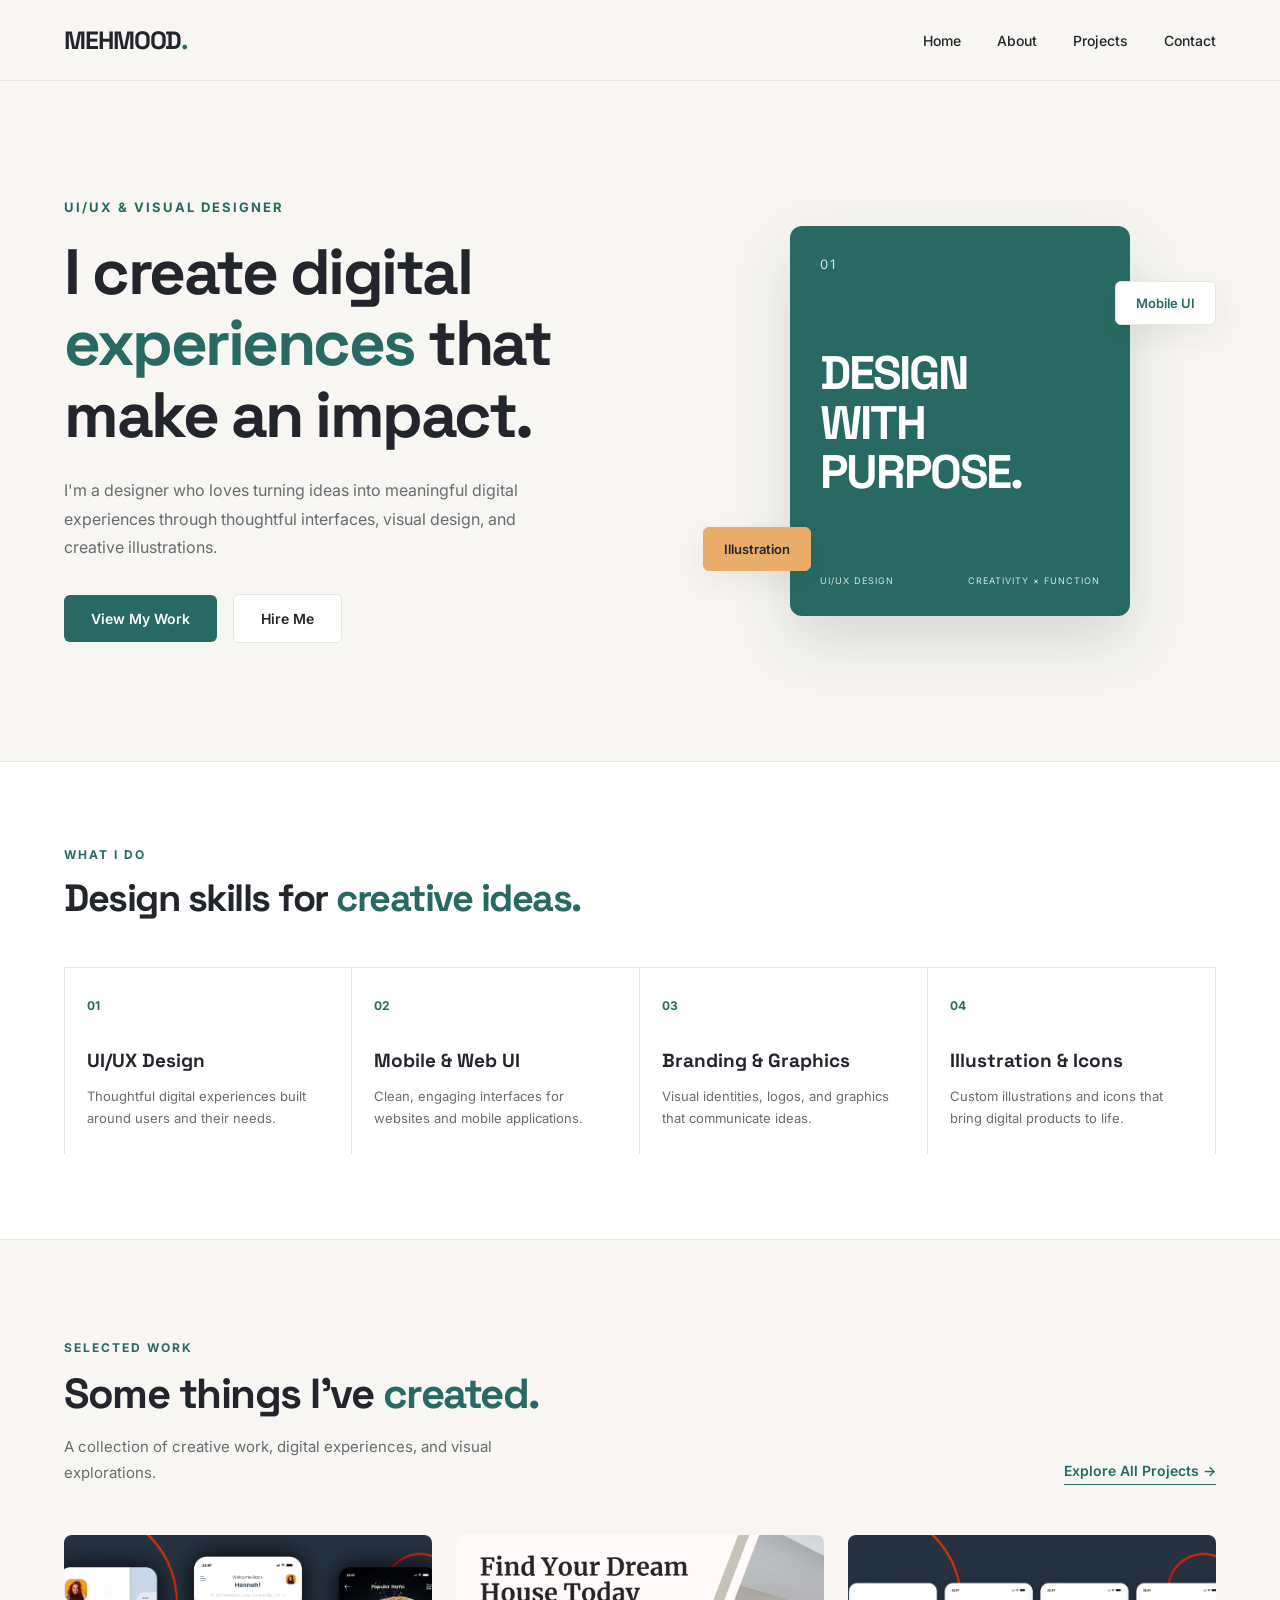
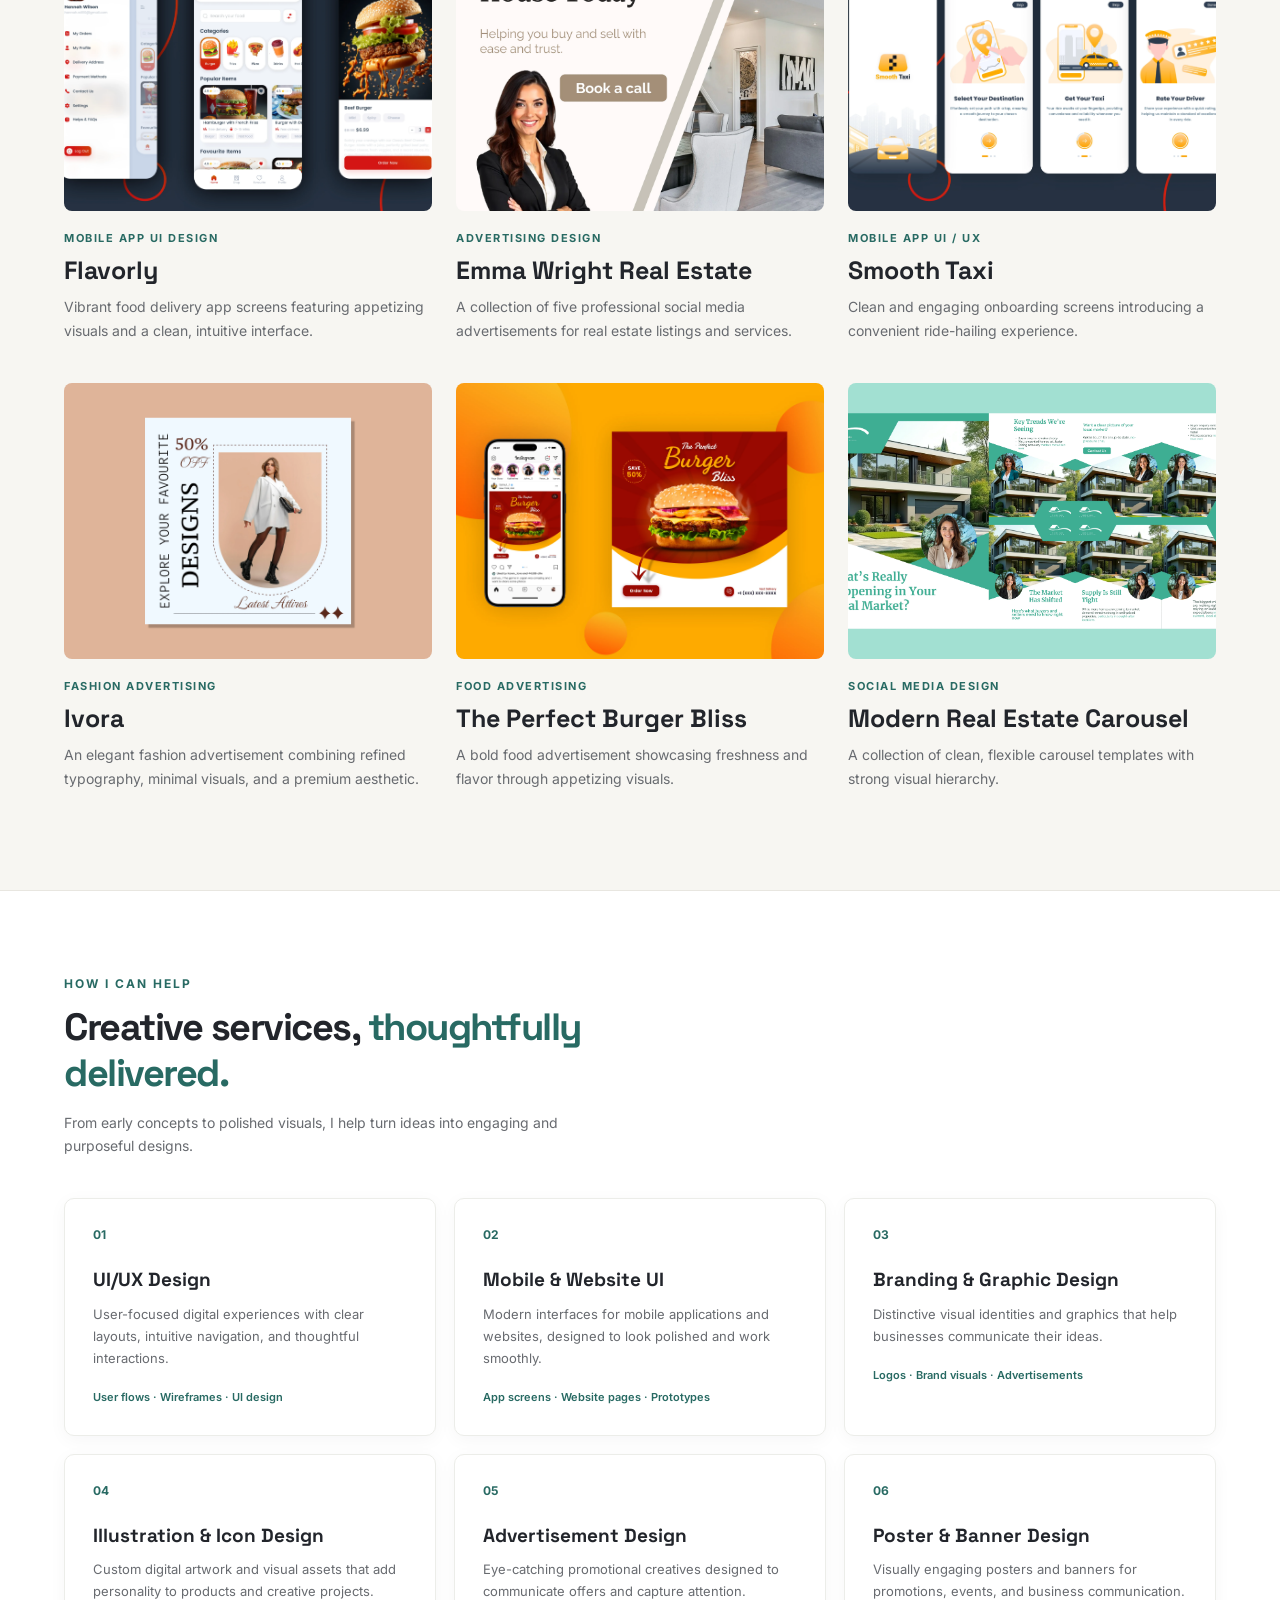
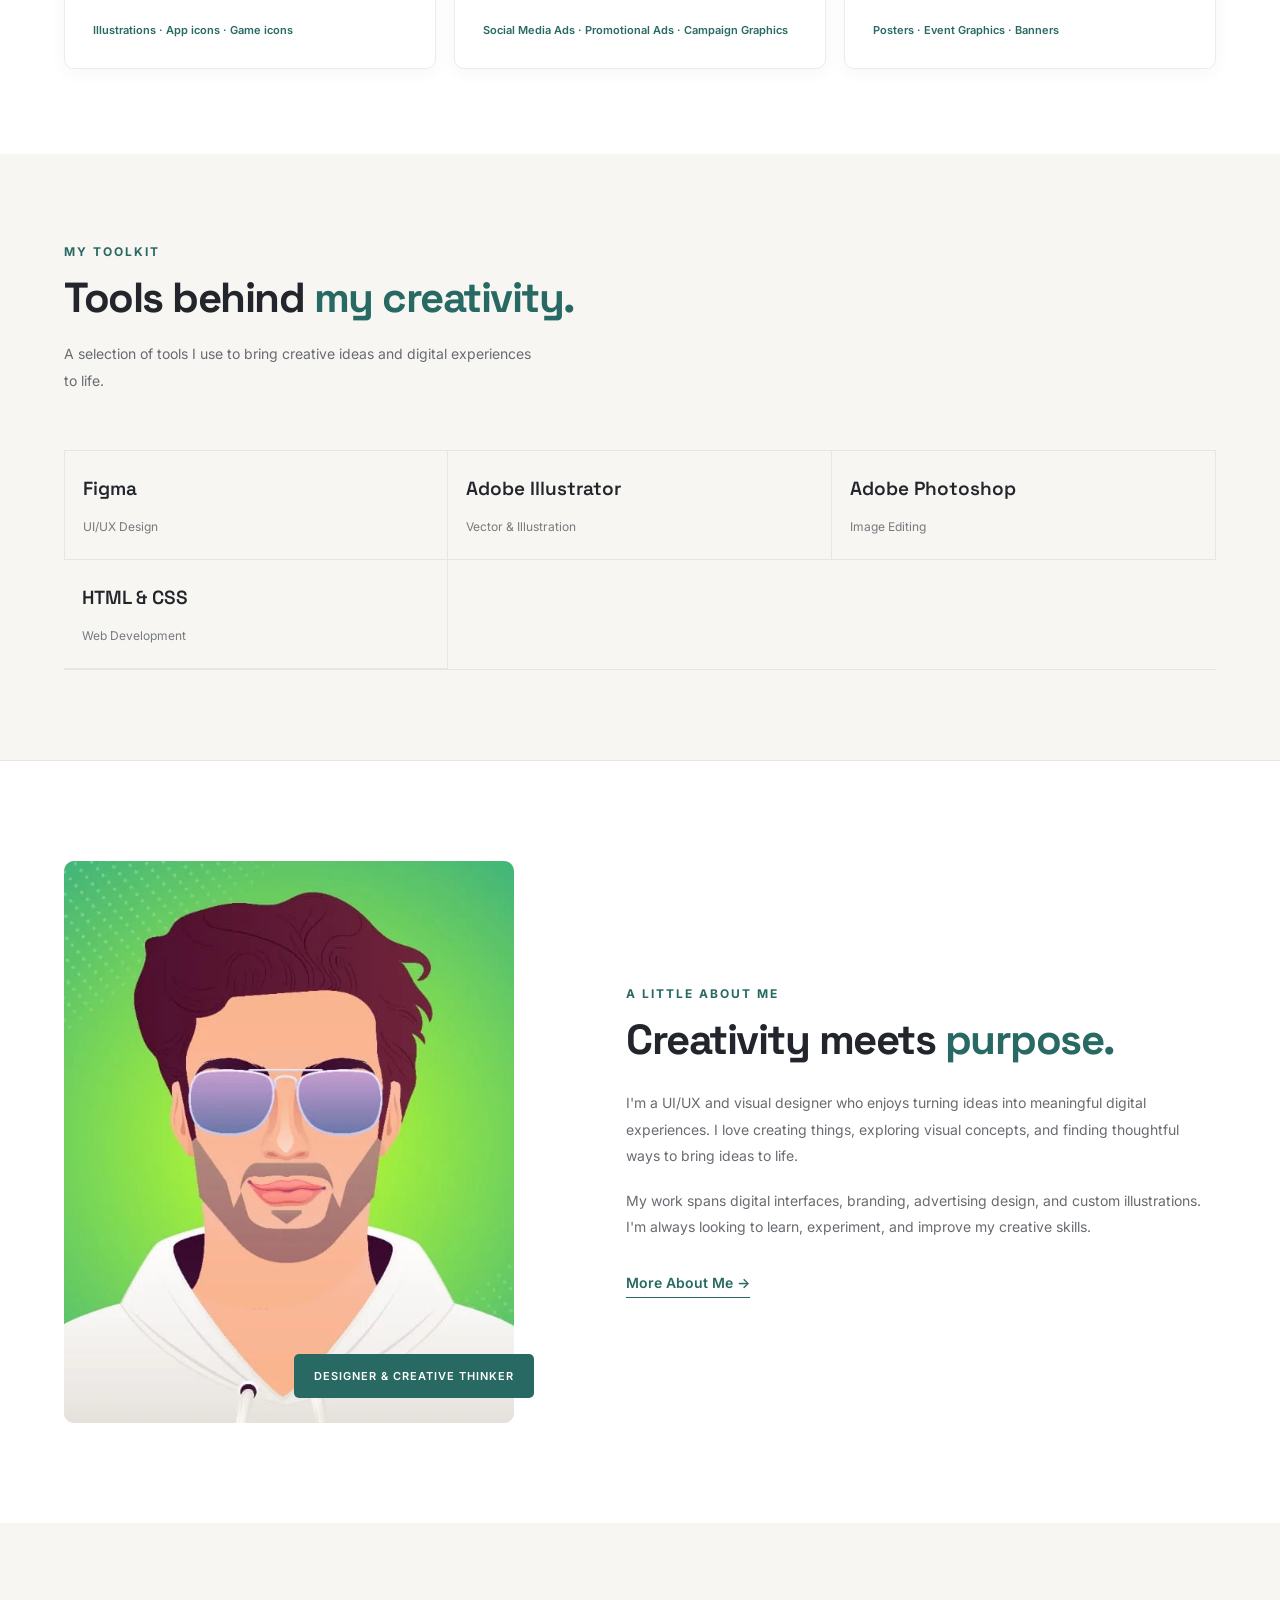
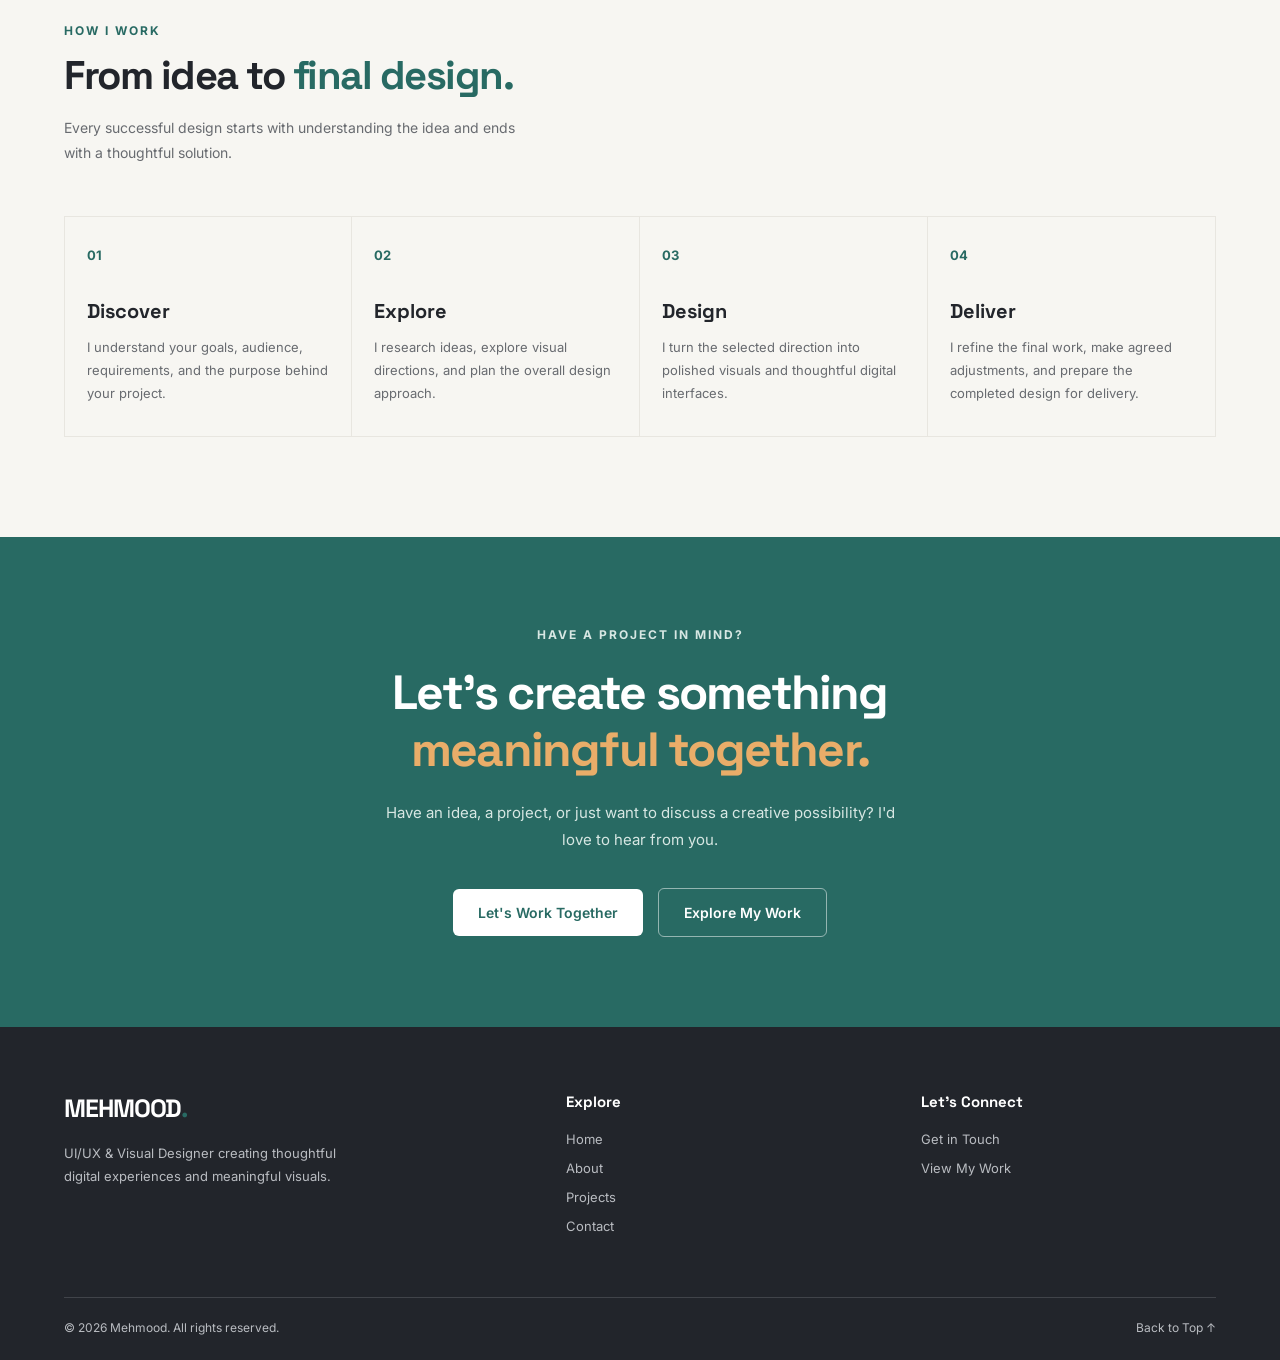
==== index.html @ 1a45ee3b "Initial portfolio project" ====
<!DOCTYPE html>
<html lang="en">

<head>
    <!-- BASIC META -->
    <meta charset="UTF-8">
    <meta name="viewport" content="width=device-width, initial-scale=1.0">

    <!-- SEO -->
    <title>Mehmood | UI/UX & Visual Designer</title>
    <meta name="description" content="Explore the portfolio of Mehmood, a UI/UX and Visual Designer creating user-friendly interfaces, mobile app designs, branding, and creative visual designs.">
    <meta name="robots" content="index, follow">

    <!-- OPEN GRAPH / SOCIAL SHARING -->
    <meta property="og:type" content="website">
    <meta property="og:title" content="Mehmood | UI/UX & Visual Designer">
    <meta property="og:description" content="Explore my portfolio of UI/UX design, mobile app interfaces, branding, and creative visual projects.">
    <meta property="og:image" content="images/profile/profile.webp">

    <!-- FAVICON -->
    <link rel="icon" type="image/png" href="images/favicon.png">

    <!-- GOOGLE FONTS -->
    <link rel="preconnect" href="https://fonts.googleapis.com">
    <link rel="preconnect" href="https://fonts.gstatic.com" crossorigin>

    <link href="https://fonts.googleapis.com/css2?family=Inter:wght@400;500;600;700&family=Space+Grotesk:wght@400;500;600;700&display=swap" rel="stylesheet">

    <!-- STYLESHEETS -->
    <link rel="stylesheet" href="style.css">
    <link rel="stylesheet" href="responsive.css">
</head>

<header class="site-header">
    <div class="container">

        <a href="index.html" class="logo">
            MEHMOOD<span>.</span>
        </a>

        <nav class="navigation">
            <a href="index.html">Home</a>
            <a href="about.html">About</a>
            <a href="projects.html">Projects</a>
            <a href="contact.html">Contact</a>
        </nav>

    </div>
</header>

<!-- =================================
     HERO SECTION
================================= -->
<section class="hero">
    <div class="container hero-container">

        <!-- HERO CONTENT -->
        <div class="hero-content">

            <p class="hero-label">
                UI/UX & VISUAL DESIGNER
            </p>

            <h1>
                I create digital
                <span>experiences</span>
                that make an impact.
            </h1>

            <p class="hero-description">
                I'm a designer who loves turning ideas into
                meaningful digital experiences through thoughtful
                interfaces, visual design, and creative illustrations.
            </p>

            <!-- HERO BUTTONS -->
            <div class="hero-buttons">
                <a href="projects.html" class="btn btn-primary">
                    View My Work
                </a>

                <a href="https://www.fiverr.com/s/NeWLGvZ" class="btn btn-secondary">
                    Hire Me
                </a>
            </div>

        </div>

        <!-- HERO VISUAL -->
        <div class="hero-visual">

            <div class="visual-card">
                <span class="visual-number">01</span>

                <div class="visual-heading">
                    DESIGN<br>
                    WITH<br>
                    PURPOSE.
                </div>

                <div class="visual-footer">
                    <span>UI/UX DESIGN</span>
                    <span>CREATIVITY × FUNCTION</span>
                </div>
            </div>

            <div class="visual-tag visual-tag-one">
                Mobile UI
            </div>

            <div class="visual-tag visual-tag-two">
                Illustration
            </div>

        </div>

    </div>
</section>

<!-- =================================
     DESIGN SPECIALTIES SECTION
================================= -->
<section class="specialties">
    <div class="container">

        <!-- SECTION INTRODUCTION -->
        <div class="specialties-heading">
            <p class="section-label">WHAT I DO</p>

            <h2>
                Design skills for
                <span>creative ideas.</span>
            </h2>
        </div>

        <!-- SPECIALTIES GRID -->
        <div class="specialties-grid">

            <!-- SPECIALTY 1 -->
            <div class="specialty-item">
                <span class="specialty-number">01</span>
                <h3>UI/UX Design</h3>
                <p>Thoughtful digital experiences built around users and their needs.</p>
            </div>

            <!-- SPECIALTY 2 -->
            <div class="specialty-item">
                <span class="specialty-number">02</span>
                <h3>Mobile & Web UI</h3>
                <p>Clean, engaging interfaces for websites and mobile applications.</p>
            </div>

            <!-- SPECIALTY 3 -->
            <div class="specialty-item">
                <span class="specialty-number">03</span>
                <h3>Branding & Graphics</h3>
                <p>Visual identities, logos, and graphics that communicate ideas.</p>
            </div>

            <!-- SPECIALTY 4 -->
            <div class="specialty-item">
                <span class="specialty-number">04</span>
                <h3>Illustration & Icons</h3>
                <p>Custom illustrations and icons that bring digital products to life.</p>
            </div>

        </div>

    </div>
</section>
<!-- =================================
     FEATURED PROJECTS SECTION
================================= -->




<!-- FEATURED PROJECTS SECTION -->
<section class="featured-projects">
    <div class="container">

        <!-- SECTION HEADER -->
        <div class="projects-header">

            <div>
                <p class="section-label">SELECTED WORK</p>

                <h2>
                    Some things I've
                    <span>created.</span>
                </h2>

                <p class="projects-intro">
                    A collection of creative work, digital experiences,
                    and visual explorations.
                </p>
            </div>

            <a href="projects.html" class="projects-link">
                Explore All Projects →
            </a>

        </div>

        <!-- PROJECT GALLERY -->
        <div class="featured-grid">

           
            <!-- PROJECT 1: FLAVORLY -->
            <article class="project-card project-trigger" data-project="flavorly">
                <div class="project-image">
                    <img src="images/projects/flavorly.webp" alt="Flavorly food delivery app UI screens">
                </div>

                <div class="project-info">
                    <p class="project-category">MOBILE APP UI DESIGN</p>
                    <h3>Flavorly</h3>
                    <p>Vibrant food delivery app screens featuring appetizing visuals and a clean, intuitive interface.</p>
                </div>
            </article>

            <!-- PROJECT 2: EMMA WRIGHT REAL ESTATE ADS -->
            <article class="project-card project-trigger" data-project="emma-wright">
                <div class="project-image">
                    <img src="images/projects/emma-wright.webp" alt="Emma Wright real estate advertisement designs">
                </div>

                <div class="project-info">
                    <p class="project-category">ADVERTISING DESIGN</p>
                    <h3>Emma Wright Real Estate</h3>
                    <p>A collection of five professional social media advertisements for real estate listings and services.</p>
                </div>
            </article>

 <!-- PROJECT 3: SMOOTH TAXI -->
            <article class="project-card project-trigger" data-project="smooth-taxi">
                <div class="project-image">
                    <img src="images/projects/smooth-taxi.webp" alt="Smooth Taxi ride-hailing app onboarding screens">
                </div>

                <div class="project-info">
                    <p class="project-category">MOBILE APP UI / UX</p>
                    <h3>Smooth Taxi</h3>
                    <p>Clean and engaging onboarding screens introducing a convenient ride-hailing experience.</p>
                </div>
            </article>
            <!-- PROJECT 4: IVORA -->
            <article class="project-card project-trigger" data-project="ivora">
                <div class="project-image">
                    <img src="images/projects/ivora.webp" alt="Ivora elegant fashion brand advertisement">
                </div>

                <div class="project-info">
                    <p class="project-category">FASHION ADVERTISING</p>
                    <h3>Ivora</h3>
                    <p>An elegant fashion advertisement combining refined typography, minimal visuals, and a premium aesthetic.</p>
                </div>
            </article>
               <!-- PROJECT 5: PERFECT BURGER BLISS -->
                <article class="project-card project-trigger" data-project="perfect-burger-bliss">
                    <div class="project-image">
                        <img src="images/projects/perfect-burger-bliss.webp" alt="The Perfect Burger Bliss food advertisement">
                    </div>
                    <div class="project-info">
                        <p class="project-category">FOOD ADVERTISING</p>
                        <h3>The Perfect Burger Bliss</h3>
                        <p>A bold food advertisement showcasing freshness and flavor through appetizing visuals.</p>
                    </div>
                </article>
              <!-- PROJECT 6: REAL ESTATE CAROUSEL -->
                <article class="project-card project-trigger" data-project="real-estate-carousel">
                    <div class="project-image">
                        <img src="images/projects/real-estate-carousel.webp" alt="Modern real estate social media carousel templates">
                    </div>
                    <div class="project-info">
                        <p class="project-category">SOCIAL MEDIA DESIGN</p>
                        <h3>Modern Real Estate Carousel</h3>
                        <p>A collection of clean, flexible carousel templates with strong visual hierarchy.</p>
                    </div>
                </article>

        </div>

    </div>
</section>




<!-- =================================
     SERVICES SECTION
================================= -->
<section class="services">
    <div class="container">

        <!-- SECTION HEADING -->
        <div class="services-heading">
            <p class="section-label">HOW I CAN HELP</p>

            <h2>
                Creative services,
                <span>thoughtfully delivered.</span>
            </h2>

            <p class="services-intro">
                From early concepts to polished visuals, I help turn
                ideas into engaging and purposeful designs.
            </p>
        </div>

        <!-- SERVICES GRID -->
        <div class="services-grid">

            <!-- SERVICE 1 -->
            <article class="service-card">
                <span class="service-number">01</span>
                <h3>UI/UX Design</h3>
                <p>
                    User-focused digital experiences with clear layouts,
                    intuitive navigation, and thoughtful interactions.
                </p>
                <span class="service-deliverables">
                    User flows · Wireframes · UI design
                </span>
            </article>

            <!-- SERVICE 2 -->
            <article class="service-card">
                <span class="service-number">02</span>
                <h3>Mobile & Website UI</h3>
                <p>
                    Modern interfaces for mobile applications and
                    websites, designed to look polished and work smoothly.
                </p>
                <span class="service-deliverables">
                    App screens · Website pages · Prototypes
                </span>
            </article>

            <!-- SERVICE 3 -->
            <article class="service-card">
                <span class="service-number">03</span>
                <h3>Branding & Graphic Design</h3>
                <p>
                    Distinctive visual identities and graphics that
                    help businesses communicate their ideas.
                </p>
                <span class="service-deliverables">
                    Logos · Brand visuals · Advertisements
                </span>
            </article>

            <!-- SERVICE 4 -->
            <article class="service-card">
                <span class="service-number">04</span>
                <h3>Illustration & Icon Design</h3>
                <p>
                    Custom digital artwork and visual assets that add
                    personality to products and creative projects.
                </p>
                <span class="service-deliverables">
                    Illustrations · App icons · Game icons
                </span>
            </article>
   <!-- SERVICE 5 -->
            <article class="service-card">
                <span class="service-number">05</span>
                <h3>Advertisement Design</h3>
                <p>
                    Eye-catching promotional creatives designed to
                    communicate offers and capture attention.
                </p>
                <span class="service-deliverables">
                    Social Media Ads · Promotional Ads · Campaign Graphics
                </span>
            </article>

            <!-- SERVICE 6 -->
            <article class="service-card">
                <span class="service-number">06</span>
                <h3>Poster & Banner Design</h3>
                <p>
                    Visually engaging posters and banners for
                    promotions, events, and business communication.
                </p>
                <span class="service-deliverables">
                    Posters · Event Graphics · Banners
                </span>
            </article>
        </div>
    </div>
</section>


<!-- =================================
     TOOLS & SOFTWARE SECTION
================================= -->
<section class="tools">
    <div class="container">

        <!-- SECTION INTRODUCTION -->
        <div class="tools-heading">
            <p class="section-label">MY TOOLKIT</p>

            <h2>
                Tools behind
                <span>my creativity.</span>
            </h2>

            <p class="tools-intro">
                A selection of tools I use to bring creative ideas
                and digital experiences to life.
            </p>
        </div>

        <!-- TOOLS LIST -->
        <div class="tools-grid">

            <!-- TOOL 1 -->
            <div class="tool-item">
                <span class="tool-name">Figma</span>
                <span class="tool-category">UI/UX Design</span>
            </div>

            <!-- TOOL 2 -->
            <div class="tool-item">
                <span class="tool-name">Adobe Illustrator</span>
                <span class="tool-category">Vector & Illustration</span>
            </div>

            <!-- TOOL 3 -->
            <div class="tool-item">
                <span class="tool-name">Adobe Photoshop</span>
                <span class="tool-category">Image Editing</span>
            </div>

            <!-- TOOL 4 -->
            <div class="tool-item">
                <span class="tool-name">HTML & CSS</span>
                <span class="tool-category">Web Development</span>
            </div>

        </div>

    </div>
</section>


<!-- =================================
     ABOUT PREVIEW SECTION
================================= -->
<section class="about-preview">
    <div class="container about-container">

        <!-- ABOUT VISUAL -->
        <div class="about-visual">
            <div class="about-image">
                <img
                    src="images/profile/profile.webp"
                    alt="Portrait of Mehmood"
                >
            </div>

            <div class="about-visual-label">
                DESIGNER & CREATIVE THINKER
            </div>
        </div>

        <!-- ABOUT CONTENT -->
        <div class="about-content">
            <p class="section-label">A LITTLE ABOUT ME</p>

            <h2>
                Creativity meets
                <span>purpose.</span>
            </h2>

            <p>
                I'm a UI/UX and visual designer who enjoys turning
                ideas into meaningful digital experiences. I love
                creating things, exploring visual concepts, and
                finding thoughtful ways to bring ideas to life.
            </p>

            <p>
                My work spans digital interfaces, branding,
                advertising design, and custom illustrations.
                I'm always looking to learn, experiment, and
                improve my creative skills.
            </p>

            <!-- ABOUT PAGE LINK -->
            <a href="about.html" class="about-link">
                More About Me →
            </a>
        </div>

    </div>
</section>

<!-- =================================
     DESIGN PROCESS SECTION
================================= -->
<section class="design-process">
    <div class="container">

        <!-- SECTION HEADING -->
        <div class="process-heading">
            <p class="section-label">HOW I WORK</p>

            <h2>
                From idea to
                <span>final design.</span>
            </h2>

            <p class="process-intro">
                Every successful design starts with understanding
                the idea and ends with a thoughtful solution.
            </p>
        </div>

        <!-- PROCESS STEPS -->
        <div class="process-grid">

            <!-- STEP 1 -->
            <article class="process-step">
                <span class="process-number">01</span>
                <h3>Discover</h3>
                <p>
                    I understand your goals, audience, requirements,
                    and the purpose behind your project.
                </p>
            </article>

            <!-- STEP 2 -->
            <article class="process-step">
                <span class="process-number">02</span>
                <h3>Explore</h3>
                <p>
                    I research ideas, explore visual directions,
                    and plan the overall design approach.
                </p>
            </article>

            <!-- STEP 3 -->
            <article class="process-step">
                <span class="process-number">03</span>
                <h3>Design</h3>
                <p>
                    I turn the selected direction into polished
                    visuals and thoughtful digital interfaces.
                </p>
            </article>

            <!-- STEP 4 -->
            <article class="process-step">
                <span class="process-number">04</span>
                <h3>Deliver</h3>
                <p>
                    I refine the final work, make agreed adjustments,
                    and prepare the completed design for delivery.
                </p>
            </article>

        </div>
    </div>
</section>


<!-- =================================
     FINAL CTA SECTION
================================= -->
<section class="final-cta">
    <div class="container">

        <!-- CTA CONTENT -->
        <div class="cta-content">
            <p class="cta-label">HAVE A PROJECT IN MIND?</p>

            <h2>
                Let's create something
                <span>meaningful together.</span>
            </h2>

            <p class="cta-description">
                Have an idea, a project, or just want to discuss
                a creative possibility? I'd love to hear from you.
            </p>

            <!-- CTA BUTTONS -->
            <div class="cta-buttons">
                <a href="https://www.fiverr.com/s/NeWLGvZ" class="cta-primary">
                    Let's Work Together
                </a>

                <a href="projects.html" class="cta-secondary">
                    Explore My Work
                </a>
            </div>
        </div>

    </div>
</section>

<!-- =================================
     FOOTER SECTION
================================= -->
<footer class="site-footer">
    <div class="container">

        <!-- FOOTER MAIN CONTENT -->
        <div class="footer-main">

            <!-- FOOTER BRAND -->
            <div class="footer-brand">
                <a href="index.html" class="logo">
                    MEHMOOD<span>.</span>
                </a>

                <p>
                    UI/UX & Visual Designer creating thoughtful
                    digital experiences and meaningful visuals.
                </p>
            </div>

            <!-- FOOTER NAVIGATION -->
            <div class="footer-navigation">
                <h3>Explore</h3>

                <a href="index.html">Home</a>
                <a href="about.html">About</a>
                <a href="projects.html">Projects</a>
                <a href="contact.html">Contact</a>
            </div>

            <!-- FOOTER CONTACT -->
            <div class="footer-contact">
                <h3>Let's Connect</h3>

                <a href="contact.html">Get in Touch</a>
                <a href="projects.html">View My Work</a>
            </div>

        </div>

        <!-- FOOTER BOTTOM -->
        <div class="footer-bottom">
            <p>
                © 2026 Mehmood. All rights reserved.
            </p>

            <a href="#top">Back to Top ↑</a>
        </div>

    </div>
</footer>


<!-- PROJECT DETAILS MODAL -->
<div class="project-modal" id="projectModal" aria-hidden="true">

    <!-- DARK BACKGROUND OVERLAY -->
    <div class="project-modal-overlay"></div>

    <!-- MODAL WINDOW -->
    <div class="project-modal-content"
         role="dialog"
         aria-modal="true"
         aria-labelledby="modalTitle">

        <!-- CLOSE BUTTON -->
        <button class="modal-close"
                id="modalClose"
                aria-label="Close project details">
            &times;
        </button>

        <div class="modal-inner">

            <!-- PROJECT HEADER -->
            <div class="modal-header">

                <p class="modal-category" id="modalCategory"></p>

                <h2 id="modalTitle"></h2>

            </div>

            <!-- PROJECT IMAGE GALLERY -->
            <div class="modal-gallery">

                <!-- MAIN IMAGE -->
                <div class="modal-main-image">
                    <img src="" alt="" id="modalImage">
                </div>

                <!-- IMAGE NAVIGATION -->
                <div class="modal-gallery-controls">

                    <button class="gallery-arrow"
                            id="prevImage"
                            aria-label="Previous image">
                        &#10094;
                    </button>

                    <p id="imageCounter">1 / 1</p>

                    <button class="gallery-arrow"
                            id="nextImage"
                            aria-label="Next image">
                        &#10095;
                    </button>

                </div>

                <!-- IMAGE THUMBNAILS -->
                <div class="modal-thumbnails" id="modalThumbnails">
                    <!-- JavaScript will insert thumbnails here -->
                </div>

            </div>

            <!-- PROJECT INFORMATION -->
            <div class="modal-information">

                <!-- OVERVIEW -->
                <div class="modal-overview">

                    <h3>Project Overview</h3>

                    <p id="modalDescription"></p>

                </div>

                <!-- PROJECT DETAILS -->
                <div class="modal-details" id="modalDetails">
                    <!-- JavaScript will insert project details here -->
                </div>

            </div>

        </div>

    </div>

</div>


<script src="script.js"></script>
</body>
</html>
---- style.css ----
:root {
    --color-background: #F7F6F2;
    --color-surface: #FFFFFF;
    --color-text: #22252B;
    --color-primary: #286A63;
    --color-accent: #E9AD69;
    --color-border: #E8E6E0;

    --font-heading: "Space Grotesk", sans-serif;
    --font-body: "Inter", sans-serif;

    --container-width: 1200px;
}

/* Global Styles */
* {
    margin: 0;
    padding: 0;
    box-sizing: border-box;
}

body {
    background: var(--color-background);
    color: var(--color-text);
    font-family: var(--font-body);
}

h1,
h2,
h3,
h4,
h5,
h6 {
    font-family: var(--font-heading);
}

a {
    text-decoration: none;
    color: inherit;
}

.container {
    width: min(90%, var(--container-width));
    margin: 0 auto;
}

/* Headercss */

.site-header {
    padding: 24px 0;
    border-bottom: 1px solid var(--color-border);
}

.site-header .container {
    display: flex;
    align-items: center;
    justify-content: space-between;
}

.logo {
    font-family: var(--font-heading);
    font-size: 25px;
    font-weight: 700;
    letter-spacing: -1px;
}

.logo span {
    color: var(--color-primary);
}

.navigation {
    display: flex;
    gap: 36px;
}

.navigation a {
    font-size: 14px;
    font-weight: 500;
    transition: color 0.3s ease;
}

.navigation a:hover {
    color: var(--color-primary);
}

/* =================================
   HERO SECTION
================================= */

.hero {
    padding: 100px 0;
    overflow: hidden;
}

.hero-container {
    display: grid;
    grid-template-columns: 1fr 0.9fr;
    align-items: center;
    gap: 70px;
    min-height: 480px;
}

/* HERO CONTENT */

.hero-label {
    color: var(--color-primary);
    font-size: 13px;
    font-weight: 700;
    letter-spacing: 2px;
    margin-bottom: 22px;
}

.hero-content h1 {
    font-size: clamp(42px, 5vw, 66px);
    line-height: 1.12;
    letter-spacing: -2.5px;
    font-weight: 700;
    max-width: 600px;
}

.hero-content h1 span {
    color: var(--color-primary);
}

.hero-description {
    font-size: 16px;
    line-height: 1.8;
    color: #686B70;
    max-width: 490px;
    margin-top: 24px;
}

/* =================================
   HERO BUTTONS
================================= */

.hero-buttons {
    display: flex;
    align-items: center;
    gap: 16px;
    margin-top: 32px;
}

/* BASE BUTTON STYLE */

.btn {
    display: inline-flex;
    align-items: center;
    justify-content: center;
    padding: 15px 27px;
    border-radius: 6px;
    font-size: 14px;
    font-weight: 600;
    transition: all 0.3s ease;
}

/* PRIMARY BUTTON */

.btn-primary {
    background: var(--color-primary);
    color: white;
}

.btn-primary:hover {
    background: #1F554F;
    transform: translateY(-3px);
}

/* SECONDARY BUTTON */

.btn-secondary {
    border: 1px solid var(--color-border);
    background: var(--color-surface);
}

.btn-secondary:hover {
    border-color: var(--color-primary);
    color: var(--color-primary);
    transform: translateY(-3px);
}


/* =================================
   HERO VISUAL
================================= */

.hero-visual {
    position: relative;
    display: flex;
    justify-content: center;
    align-items: center;
    min-height: 430px;
}

/* MAIN VISUAL CARD */

.visual-card {
    position: relative;
    width: 340px;
    height: 390px;
    padding: 30px;
    background: var(--color-primary);
    color: white;
    border-radius: 12px;
    display: flex;
    flex-direction: column;
    justify-content: space-between;
    box-shadow: 0 25px 60px rgba(34, 37, 43, 0.15);
}

/* CARD NUMBER */

.visual-number {
    font-size: 13px;
    letter-spacing: 2px;
    color: #D7E7E3;
}

/* CARD HEADING */

.visual-heading {
    font-family: var(--font-heading);
    font-size: 47px;
    font-weight: 700;
    line-height: 1.05;
    letter-spacing: -2px;
}

/* CARD FOOTER */

.visual-footer {
    display: flex;
    justify-content: space-between;
    gap: 10px;
    font-size: 9px;
    letter-spacing: 1px;
    color: #D7E7E3;
}

/* =================================
   FLOATING VISUAL LABELS
================================= */

.visual-tag {
    position: absolute;
    padding: 13px 20px;
    background: var(--color-surface);
    border: 1px solid var(--color-border);
    border-radius: 6px;
    font-size: 13px;
    font-weight: 600;
    box-shadow: 0 10px 30px rgba(34, 37, 43, 0.08);
}

.visual-tag-one {
    top: 75px;
    right: 0;
    color: var(--color-primary);
}

.visual-tag-two {
    bottom: 65px;
    left: 0;
    background: var(--color-accent);
    border-color: var(--color-accent);
    color: var(--color-text);
}


/* =================================
   RESPONSIVE HERO SECTION
================================= */

@media (max-width: 900px) {

    .hero {
        padding: 75px 0;
    }

    .hero-container {
        grid-template-columns: 1fr;
        gap: 50px;
    }

    .hero-content {
        text-align: center;
    }

    .hero-content h1,
    .hero-description {
        margin-left: auto;
        margin-right: auto;
    }

    .hero-buttons {
        justify-content: center;
    }

    .hero-visual {
        min-height: 420px;
    }
}



/* =================================
   DESIGN SPECIALTIES SECTION
================================= */

.specialties {
    padding: 85px 0;
    background: var(--color-surface);
    border-top: 1px solid var(--color-border);
    border-bottom: 1px solid var(--color-border);
}

/* SECTION HEADING */

.specialties-heading {
    margin-bottom: 45px;
}

.section-label {
    color: var(--color-primary);
    font-size: 12px;
    font-weight: 700;
    letter-spacing: 2px;
    margin-bottom: 14px;
}

.specialties-heading h2 {
    font-size: 38px;
    line-height: 1.2;
    letter-spacing: -1.5px;
}

.specialties-heading h2 span {
    color: var(--color-primary);
}

/* SPECIALTIES GRID */

.specialties-grid {
    display: grid;
    grid-template-columns: repeat(4, 1fr);
    border-top: 1px solid var(--color-border);
}

/* INDIVIDUAL SPECIALTY */

.specialty-item {
    padding: 30px 22px 25px;
    border-right: 1px solid var(--color-border);
    transition: background 0.3s ease;
}

.specialty-item:first-child {
    border-left: 1px solid var(--color-border);
}

.specialty-item:hover {
    background: var(--color-background);
}

/* SPECIALTY NUMBER */

.specialty-number {
    display: block;
    color: var(--color-primary);
    font-size: 12px;
    font-weight: 700;
    margin-bottom: 35px;
}

/* SPECIALTY TITLE */

.specialty-item h3 {
    font-family: var(--font-heading);
    font-size: 19px;
    margin-bottom: 12px;
}

/* SPECIALTY DESCRIPTION */

.specialty-item p {
    color: #686B70;
    font-size: 13px;
    line-height: 1.7;
}

/* =================================
   RESPONSIVE DESIGN
================================= */

/* TABLETS AND SMALL LAPTOPS */

@media (max-width: 900px) {

    .specialties-grid {
        grid-template-columns: repeat(2, 1fr);
    }

    .specialty-item:nth-child(3) {
        border-left: 1px solid var(--color-border);
    }

    .specialty-item:nth-child(3),
    .specialty-item:nth-child(4) {
        border-top: 1px solid var(--color-border);
    }
}


/* =================================
   FEATURED PROJECTS SECTION
================================= */

.featured-projects {
    padding: 100px 0;
}

/* PROJECTS SECTION HEADER */

.projects-header {
    display: flex;
    align-items: flex-end;
    justify-content: space-between;
    gap: 30px;
    margin-bottom: 50px;
}

.projects-header h2 {
    font-size: 42px;
    line-height: 1.2;
    letter-spacing: -1.5px;
}

.projects-header h2 span {
    color: var(--color-primary);
}

.projects-intro {
    color: #686B70;
    font-size: 15px;
    line-height: 1.7;
    max-width: 460px;
    margin-top: 15px;
}

/* EXPLORE PROJECTS LINK */

.projects-link {
    color: var(--color-primary);
    font-size: 14px;
    font-weight: 600;
    white-space: nowrap;
    padding-bottom: 5px;
    border-bottom: 1px solid var(--color-primary);
    transition: opacity 0.3s ease;
}

.projects-link:hover {
    opacity: 0.65;
}

/* PROJECT GRID */

.featured-grid {
    display: grid;
    grid-template-columns: repeat(3, 1fr);
    gap: 40px 24px;
}

/* PROJECT CARD */

.project-card {
    min-width: 0;
}

/* PROJECT IMAGE AREA */

.project-image {
    width: 100%;
    aspect-ratio: 4 / 3;
    overflow: hidden;
    background: #EAE9E3;
    border-radius: 8px;
}

.project-image img {
    width: 100%;
    height: 100%;
    object-fit: cover;
    display: block;
    transition: transform 0.5s ease;
}

.project-card:hover .project-image img {
    transform: scale(1.04);
}

/* PROJECT INFORMATION */

.project-info {
    padding-top: 20px;
}

.project-category {
    color: var(--color-primary);
    font-size: 11px;
    font-weight: 700;
    letter-spacing: 1.5px;
    margin-bottom: 9px;
}

.project-info h3 {
    font-family: var(--font-heading);
    font-size: 25px;
    margin-bottom: 9px;
}

.project-info p:last-child {
    color: #686B70;
    font-size: 14px;
    line-height: 1.7;
    max-width: 450px;
}

/* =================================
   RESPONSIVE PROJECT GRID
================================= */

/* TABLETS */

@media (max-width: 900px) {
    .featured-grid {
        grid-template-columns: repeat(2, 1fr);
    }
}



/* =================================
   SERVICES SECTION
================================= */
.services {
    padding: 85px 0;
    background: var(--color-surface);
    border-top: 1px solid var(--color-border);
}

/* SERVICES SECTION HEADING */
.services-heading {
    max-width: 650px;
    margin-bottom: 40px;
}

.services-heading h2 {
    font-size: 38px;
    line-height: 1.2;
    letter-spacing: -1.5px;
}

.services-heading h2 span {
    color: var(--color-primary);
}

.services-intro {
    color: #686B70;
    font-size: 14px;
    line-height: 1.7;
    max-width: 500px;
    margin-top: 14px;
}

/* SERVICES GRID */
.services-grid {
    display: grid;
    grid-template-columns: repeat(3, 1fr);
    gap: 18px;
}

/* INDIVIDUAL SERVICE CARD */
.service-card {
    padding: 28px;
    background: #FFFFFF;
    border: 1px solid #ECEDE9;
    border-radius: 10px;
    box-shadow: 0 4px 18px rgba(34, 37, 43, 0.04);
    transition: transform 0.3s ease, box-shadow 0.3s ease;
}

.service-card:hover {
    transform: translateY(-5px);
    box-shadow: 0 12px 28px rgba(34, 37, 43, 0.09);
}

/* SERVICE NUMBER */
.service-number {
    display: block;
    color: var(--color-primary);
    font-size: 12px;
    font-weight: 700;
    margin-bottom: 25px;
}

/* SERVICE TITLE */
.service-card h3 {
    font-size: 19px;
    line-height: 1.35;
    margin-bottom: 10px;
}

/* SERVICE DESCRIPTION */
.service-card p {
    color: #686B70;
    font-size: 13px;
    line-height: 1.7;
}

/* SERVICE DELIVERABLES */
.service-deliverables {
    display: block;
    color: var(--color-primary);
    font-size: 11px;
    font-weight: 600;
    line-height: 1.6;
    margin-top: 20px;
}



/* =================================
   RESPONSIVE SERVICES SECTION
================================= */

/* TABLETS */
@media (max-width: 900px) {
    .services-grid {
        grid-template-columns: repeat(2, 1fr);
    }
}


/* =================================
   TOOLS & SOFTWARE SECTION
================================= */
.tools {
    padding: 90px 0;
}

/* TOOLS SECTION HEADING */
.tools-heading {
    max-width: 620px;
    margin-bottom: 40px;
}

.tools-heading h2 {
    font-size: 38px;
    line-height: 1.2;
    letter-spacing: -1.5px;
}

.tools-heading h2 span {
    color: var(--color-primary);
}

.tools-intro {
    color: #686B70;
    font-size: 14px;
    line-height: 1.7;
    max-width: 480px;
    margin-top: 14px;
}

/* TOOLS GRID */
.tools-grid {
    display: grid;
    grid-template-columns: repeat(4, 1fr);
    border-top: 1px solid var(--color-border);
    border-bottom: 1px solid var(--color-border);
}

/* INDIVIDUAL TOOL */
.tool-item {
    padding: 28px 22px;
    display: flex;
    flex-direction: column;
    gap: 10px;
    border-right: 1px solid var(--color-border);
    transition: background 0.3s ease;
}

.tool-item:first-child {
    border-left: 1px solid var(--color-border);
}

.tool-item:hover {
    background: var(--color-surface);
}

/* TOOL NAME */
.tool-name {
    font-family: var(--font-heading);
    font-size: 19px;
    font-weight: 600;
}

/* TOOL CATEGORY */
.tool-category {
    color: #777A7F;
    font-size: 12px;
}


/* =================================
   RESPONSIVE TOOLS SECTION
================================= */

/* TABLETS */
@media (max-width: 900px) {
    .tools-grid {
        grid-template-columns: repeat(2, 1fr);
    }

    .tool-item:nth-child(3) {
        border-left: 1px solid var(--color-border);
        border-top: 1px solid var(--color-border);
    }

    .tool-item:nth-child(4) {
        border-top: 1px solid var(--color-border);
    }
}




/* =================================
   ABOUT PREVIEW SECTION
================================= */
.about-preview {
    padding: 100px 0;
    background: var(--color-surface);
    border-top: 1px solid var(--color-border);
}

/* ABOUT SECTION LAYOUT */
.about-container {
    display: grid;
    grid-template-columns: 0.9fr 1.1fr;
    align-items: center;
    gap: 80px;
}

/* ABOUT VISUAL */
.about-visual {
    position: relative;
    max-width: 450px;
}

/* PROFILE IMAGE */
.about-image {
    width: 100%;
    aspect-ratio: 4 / 5;
    overflow: hidden;
    border-radius: 10px;
    background: #EAE9E3;
}

.about-image img {
    width: 100%;
    height: 100%;
    object-fit: cover;
    display: block;
}

/* IMAGE LABEL */
.about-visual-label {
    position: absolute;
    right: -20px;
    bottom: 25px;
    padding: 15px 20px;
    background: var(--color-primary);
    color: white;
    font-size: 11px;
    font-weight: 600;
    letter-spacing: 1px;
    border-radius: 5px;
}

/* ABOUT CONTENT */
.about-content h2 {
    font-size: 42px;
    line-height: 1.2;
    letter-spacing: -1.5px;
    margin-bottom: 25px;
}

.about-content h2 span {
    color: var(--color-primary);
}

/* ABOUT PARAGRAPHS */
.about-content p:not(.section-label) {
    color: #686B70;
    font-size: 14px;
    line-height: 1.9;
    margin-bottom: 18px;
}

/* ABOUT PAGE LINK */
.about-link {
    display: inline-block;
    margin-top: 15px;
    color: var(--color-primary);
    font-size: 14px;
    font-weight: 600;
    border-bottom: 1px solid var(--color-primary);
    padding-bottom: 6px;
    transition: opacity 0.3s ease;
}

.about-link:hover {
    opacity: 0.65;
}


/* =================================
   RESPONSIVE ABOUT PREVIEW
================================= */

/* TABLETS AND SMALL LAPTOPS */
@media (max-width: 900px) {
    .about-container {
        grid-template-columns: 1fr 1fr;
        gap: 40px;
    }

    .about-content h2 {
        font-size: 34px;
    }

    .about-visual-label {
        right: -10px;
    }
}

/* MOBILE SCREENS */
@media (max-width: 600px) {
    .about-preview {
        padding: 65px 0;
    }

    .about-container {
        grid-template-columns: 1fr;
        gap: 40px;
    }

    .about-visual {
        width: 100%;
        max-width: 380px;
        margin: 0 auto;
    }

    .about-visual-label {
        right: -5px;
        bottom: 20px;
    }

    .about-content h2 {
        font-size: 32px;
    }

    .about-content p:not(.section-label) {
        font-size: 14px;
    }
}


/* =================================
   DESIGN PROCESS SECTION
================================= */
.design-process {
    padding: 100px 0;
}

/* PROCESS SECTION HEADING */
.process-heading {
    max-width: 650px;
    margin-bottom: 50px;
}

.process-heading h2 {
    font-size: 40px;
    line-height: 1.2;
    letter-spacing: -1.5px;
}

.process-heading h2 span {
    color: var(--color-primary);
}

.process-intro {
    color: #686B70;
    font-size: 14px;
    line-height: 1.8;
    max-width: 480px;
    margin-top: 15px;
}

/* PROCESS GRID */
.process-grid {
    display: grid;
    grid-template-columns: repeat(4, 1fr);
    border-top: 1px solid var(--color-border);
    border-bottom: 1px solid var(--color-border);
}

/* INDIVIDUAL PROCESS STEP */
.process-step {
    padding: 30px 22px;
    border-right: 1px solid var(--color-border);
}

.process-step:first-child {
    border-left: 1px solid var(--color-border);
}

/* PROCESS NUMBER */
.process-number {
    display: block;
    color: var(--color-primary);
    font-size: 13px;
    font-weight: 700;
    margin-bottom: 35px;
}

/* PROCESS TITLE */
.process-step h3 {
    font-size: 20px;
    margin-bottom: 12px;
}

/* PROCESS DESCRIPTION */
.process-step p {
    color: #686B70;
    font-size: 13px;
    line-height: 1.8;
}


/* =================================
   RESPONSIVE DESIGN PROCESS
================================= */

/* TABLETS */
@media (max-width: 900px) {
    .process-grid {
        grid-template-columns: repeat(2, 1fr);
    }

    .process-step:nth-child(3) {
        border-left: 1px solid var(--color-border);
        border-top: 1px solid var(--color-border);
    }

    .process-step:nth-child(4) {
        border-top: 1px solid var(--color-border);
    }
}



/* =================================
   FINAL CTA SECTION
================================= */
.final-cta {
    padding: 90px 0;
    background: var(--color-primary);
    color: #FFFFFF;
}

/* CTA CONTENT */
.cta-content {
    max-width: 750px;
    margin: 0 auto;
    text-align: center;
}

/* CTA LABEL */
.cta-label {
    color: #D7E7E3;
    font-size: 12px;
    font-weight: 700;
    letter-spacing: 2px;
    margin-bottom: 22px;
}

/* CTA HEADING */
.cta-content h2 {
    font-family: var(--font-heading);
    font-size: 48px;
    line-height: 1.2;
    letter-spacing: -1.8px;
}

.cta-content h2 span {
    color: var(--color-accent);
}

/* CTA DESCRIPTION */
.cta-description {
    max-width: 540px;
    margin: 20px auto 0;
    color: #D7E7E3;
    font-size: 15px;
    line-height: 1.8;
}

/* CTA BUTTONS */
.cta-buttons {
    display: flex;
    justify-content: center;
    align-items: center;
    gap: 15px;
    margin-top: 35px;
}

/* PRIMARY CTA BUTTON */
.cta-primary {
    display: inline-flex;
    justify-content: center;
    padding: 15px 25px;
    background: #FFFFFF;
    color: var(--color-primary);
    border-radius: 6px;
    font-size: 14px;
    font-weight: 600;
    transition: transform 0.3s ease;
}

.cta-primary:hover {
    transform: translateY(-3px);
}

/* SECONDARY CTA BUTTON */
.cta-secondary {
    display: inline-flex;
    justify-content: center;
    padding: 15px 25px;
    border: 1px solid rgba(255, 255, 255, 0.5);
    color: #FFFFFF;
    border-radius: 6px;
    font-size: 14px;
    font-weight: 600;
    transition: background 0.3s ease;
}

.cta-secondary:hover {
    background: rgba(255, 255, 255, 0.1);
}


/* =================================
   RESPONSIVE FINAL CTA
================================= */

/* TABLETS */
@media (max-width: 900px) {
    .final-cta {
        padding: 80px 0;
    }

    .cta-content h2 {
        font-size: 40px;
    }
}



/* =================================
   FOOTER SECTION
================================= */
.site-footer {
    padding: 65px 0 25px;
    background: #22252B;
    color: #FFFFFF;
}

/* FOOTER MAIN LAYOUT */
.footer-main {
    display: grid;
    grid-template-columns: 1.5fr 1fr 1fr;
    gap: 60px;
    padding-bottom: 50px;
}

/* FOOTER BRAND */
.footer-brand .logo {
    color: #FFFFFF;
    display: inline-block;
    margin-bottom: 18px;
}

.footer-brand p {
    max-width: 300px;
    color: #B9BCC1;
    font-size: 13px;
    line-height: 1.8;
}

/* FOOTER COLUMN HEADINGS */
.footer-navigation h3,
.footer-contact h3 {
    font-family: var(--font-heading);
    font-size: 15px;
    margin-bottom: 20px;
}

/* FOOTER LINKS */
.footer-navigation,
.footer-contact {
    display: flex;
    flex-direction: column;
    align-items: flex-start;
}

.footer-navigation a,
.footer-contact a {
    color: #B9BCC1;
    font-size: 13px;
    margin-bottom: 13px;
    transition: color 0.3s ease;
}

.footer-navigation a:hover,
.footer-contact a:hover {
    color: #FFFFFF;
}

/* FOOTER BOTTOM */
.footer-bottom {
    display: flex;
    justify-content: space-between;
    align-items: center;
    gap: 20px;
    padding-top: 22px;
    border-top: 1px solid #41444A;
}

.footer-bottom p,
.footer-bottom a {
    color: #B9BCC1;
    font-size: 12px;
}

.footer-bottom a:hover {
    color: #FFFFFF;
}


/* =================================
   RESPONSIVE FOOTER
================================= */

/* TABLETS */
@media (max-width: 900px) {
    .footer-main {
        grid-template-columns: 1.5fr 1fr;
        gap: 40px;
    }
}




/* =================================
   ABOUT PAGE HERO SECTION
================================= */
.about-hero {
    padding: 100px 0;
    overflow: hidden;
}

/* ABOUT HERO LAYOUT */
.about-hero-container {
    display: grid;
    grid-template-columns: 1.1fr 0.9fr;
    align-items: center;
    gap: 80px;
    min-height: 480px;
}

/* ABOUT HERO CONTENT */
.about-hero-content h1 {
    font-size: clamp(42px, 5vw, 60px);
    line-height: 1.15;
    letter-spacing: -2px;
    margin-bottom: 25px;
}

.about-hero-content h1 span {
    color: var(--color-primary);
}

/* ABOUT HERO DESCRIPTION */
.about-hero-description {
    max-width: 510px;
    color: #686B70;
    font-size: 15px;
    line-height: 1.9;
    margin-bottom: 16px;
}

/* ABOUT HERO BUTTON */
.about-hero-content .btn {
    margin-top: 15px;
}

/* ABOUT HERO IMAGE AREA */
.about-hero-visual {
    position: relative;
    max-width: 430px;
    width: 100%;
    margin-left: auto;
}

/* ABOUT HERO IMAGE */
.about-hero-image {
    width: 100%;
    aspect-ratio: 4 / 5;
    overflow: hidden;
    border-radius: 10px;
    background: #EAE9E3;
}

.about-hero-image img {
    width: 100%;
    height: 100%;
    object-fit: cover;
    display: block;
}

/* ABOUT HERO FLOATING LABEL */
.about-hero-tag {
    position: absolute;
    bottom: 30px;
    left: -25px;
    padding: 16px 22px;
    background: var(--color-primary);
    color: #FFFFFF;
    font-size: 11px;
    font-weight: 600;
    letter-spacing: 1px;
    border-radius: 5px;
}


/* =================================
   RESPONSIVE ABOUT PAGE HERO
================================= */

/* TABLETS */
@media (max-width: 900px) {
    .about-hero {
        padding: 75px 0;
    }

    .about-hero-container {
        grid-template-columns: 1fr 0.85fr;
        gap: 40px;
    }

    .about-hero-content h1 {
        font-size: 40px;
    }

    .about-hero-tag {
        left: -12px;
    }
}

/* MOBILE SCREENS */
@media (max-width: 600px) {
    .about-hero {
        padding: 60px 0;
    }

    .about-hero-container {
        grid-template-columns: 1fr;
        gap: 45px;
    }

    .about-hero-content h1 {
        font-size: 38px;
        letter-spacing: -1.5px;
    }

    .about-hero-description {
        font-size: 14px;
    }

    .about-hero-visual {
        max-width: 380px;
        margin: 0 auto;
    }

    .about-hero-tag {
        left: -5px;
        bottom: 20px;
    }
}


/* =================================
   MY STORY SECTION
================================= */
.my-story {
    padding: 100px 0;
    background: var(--color-surface);
    border-top: 1px solid var(--color-border);
}

/* STORY LAYOUT */
.story-container {
    display: grid;
    grid-template-columns: 1.1fr 0.9fr;
    align-items: center;
    gap: 80px;
}

/* STORY CONTENT */
.story-content h2 {
    font-size: 40px;
    line-height: 1.2;
    letter-spacing: -1.5px;
    margin-bottom: 25px;
}

.story-content h2 span {
    color: var(--color-primary);
}

/* STORY PARAGRAPHS */
.story-content p:not(.section-label) {
    color: #686B70;
    font-size: 14px;
    line-height: 1.9;
    margin-bottom: 17px;
}

/* STORY HIGHLIGHT PANEL */
.story-highlight {
    position: relative;
    min-height: 340px;
    padding: 35px;
    display: flex;
    flex-direction: column;
    justify-content: space-between;
    background: var(--color-primary);
    color: #FFFFFF;
    border-radius: 10px;
}

/* HIGHLIGHT NUMBER */
.story-highlight-number {
    font-family: var(--font-heading);
    font-size: 13px;
    color: #D7E7E3;
}

/* HIGHLIGHT CONTENT */
.story-highlight-content {
    margin: 35px 0;
}

.story-highlight-label {
    color: #D7E7E3;
    font-size: 11px;
    font-weight: 700;
    letter-spacing: 1.5px;
    margin-bottom: 18px;
}

/* HIGHLIGHT HEADING */
.story-highlight-content h3 {
    font-size: 29px;
    line-height: 1.25;
    margin-bottom: 15px;
}

/* HIGHLIGHT DESCRIPTION */
.story-highlight-content p:last-child {
    color: #D7E7E3;
    font-size: 13px;
    line-height: 1.8;
}

/* HIGHLIGHT FOOTER */
.story-highlight-footer {
    color: #D7E7E3;
    font-size: 10px;
    font-weight: 600;
    letter-spacing: 1.5px;
}


/* =================================
   RESPONSIVE MY STORY SECTION
================================= */

/* TABLETS */
@media (max-width: 900px) {
    .story-container {
        grid-template-columns: 1fr 0.9fr;
        gap: 35px;
    }

    .story-content h2 {
        font-size: 34px;
    }

    .story-highlight {
        padding: 28px;
    }

    .story-highlight-content h3 {
        font-size: 25px;
    }
}

/* MOBILE SCREENS */
@media (max-width: 600px) {
    .my-story {
        padding: 65px 0;
    }

    .story-container {
        grid-template-columns: 1fr;
        gap: 35px;
    }

    .story-content h2 {
        font-size: 32px;
    }

    .story-highlight {
        min-height: 300px;
        padding: 28px;
    }

    .story-highlight-content h3 {
        font-size: 26px;
    }
}

/* =================================
   EDUCATION SECTION
================================= */

.education-section {
    padding: 100px 0;
    background: var(--color-background);
}

/* SECTION HEADING */
.education-heading {
    max-width: 600px;
    margin-bottom: 50px;
}

.education-heading h2 {
    font-size: 42px;
    line-height: 1.2;
    letter-spacing: -1.5px;
    margin-bottom: 18px;
}

.education-heading h2 span {
    color: var(--color-primary);
}

.education-heading > p:last-child {
    color: #686B70;
    font-size: 14px;
    line-height: 1.9;
}

/* EDUCATION CARD */
.education-card {
    display: grid;
    grid-template-columns: 130px 1fr 160px;
    align-items: center;
    gap: 35px;
    padding: 40px;
    background: var(--color-surface);
    border: 1px solid var(--color-border);
    border-radius: 10px;
}

/* STUDY PERIOD */
.education-year {
    display: flex;
    flex-direction: column;
    align-items: flex-start;
    gap: 10px;
    color: #686B70;
    font-family: var(--font-heading);
    font-size: 13px;
    font-weight: 600;
}

.year-line {
    width: 2px;
    height: 35px;
    margin-left: 8px;
    background: var(--color-primary);
}

/* EDUCATION DETAILS */
.education-status {
    display: inline-block;
    margin-bottom: 16px;
    color: var(--color-primary);
    font-size: 10px;
    font-weight: 700;
    letter-spacing: 1.3px;
}

.education-details h3 {
    max-width: 600px;
    font-size: 25px;
    line-height: 1.35;
    margin-bottom: 10px;
}

.education-institution {
    color: var(--color-primary);
    font-size: 14px;
    font-weight: 600;
    margin-bottom: 17px;
}

.education-description {
    max-width: 550px;
    color: #686B70;
    font-size: 13px;
    line-height: 1.8;
}

/* DEGREE VISUAL */
.education-degree {
    display: flex;
    flex-direction: column;
    align-items: center;
    justify-content: center;
    gap: 8px;
    min-height: 130px;
    background: #F4F5F1;
    border-radius: 8px;
}

.education-degree span:first-child {
    color: var(--color-primary);
    font-family: var(--font-heading);
    font-size: 43px;
    font-weight: 700;
}

.education-degree span:last-child {
    color: #686B70;
    font-size: 9px;
    font-weight: 700;
    letter-spacing: 1px;
}

/* =================================
   RESPONSIVE EDUCATION SECTION
================================= */

/* TABLETS */
@media (max-width: 900px) {

    .education-card {
        grid-template-columns: 100px 1fr;
        gap: 25px;
        padding: 30px;
    }

    .education-degree {
        grid-column: 2;
        min-height: 100px;
        flex-direction: row;
        gap: 15px;
    }

    .education-degree span:first-child {
        font-size: 35px;
    }
}

/* MOBILE SCREENS */
@media (max-width: 600px) {

    .education-section {
        padding: 65px 0;
    }

    .education-heading h2 {
        font-size: 32px;
    }

    .education-card {
        grid-template-columns: 1fr;
        gap: 25px;
        padding: 25px;
    }

    .education-year {
        flex-direction: row;
        align-items: center;
    }

    .year-line {
        width: 35px;
        height: 2px;
        margin: 0;
    }

    .education-details h3 {
        font-size: 21px;
    }

    .education-degree {
        grid-column: auto;
        min-height: 90px;
    }
}

/* =================================
   SKILLS & EXPERTISE SECTION
================================= */

.skills-section {
    padding: 100px 0;
    background: var(--color-background);
}

/* SECTION HEADING */
.skills-heading {
    max-width: 600px;
    margin-bottom: 55px;
}

.skills-heading h2 {
    font-size: 42px;
    line-height: 1.2;
    letter-spacing: -1.5px;
    margin-bottom: 18px;
}

.skills-heading h2 span {
    color: var(--color-primary);
}

.skills-heading > p:last-child {
    color: #686B70;
    font-size: 14px;
    line-height: 1.9;
}

/* SKILLS GRID */
.skills-grid {
    display: grid;
    grid-template-columns: repeat(3, 1fr);
    gap: 22px;
}

/* INDIVIDUAL SKILL GROUP */
.skill-group {
    padding: 30px;
    background: var(--color-surface);
    border: 1px solid var(--color-border);
    border-radius: 10px;
}

/* SKILL NUMBER */
.skill-number {
    display: block;
    color: var(--color-primary);
    font-family: var(--font-heading);
    font-size: 13px;
    font-weight: 600;
    margin-bottom: 35px;
}

/* SKILL TITLE */
.skill-group h3 {
    font-size: 22px;
    margin-bottom: 14px;
    letter-spacing: -0.5px;
}

/* SKILL DESCRIPTION */
.skill-group > p {
    color: #686B70;
    font-size: 13px;
    line-height: 1.8;
    margin-bottom: 25px;
}

/* SKILL TAGS */
.skill-tags {
    display: flex;
    flex-wrap: wrap;
    gap: 9px;
}

.skill-tags span {
    padding: 8px 11px;
    background: #F4F5F1;
    color: #4F5556;
    border-radius: 5px;
    font-size: 11px;
    font-weight: 500;
}

/* =================================
   RESPONSIVE SKILLS SECTION
================================= */

/* TABLETS */
@media (max-width: 900px) {

    .skills-grid {
        grid-template-columns: repeat(2, 1fr);
    }

    .skills-heading h2 {
        font-size: 36px;
    }
}

/* MOBILE SCREENS */
@media (max-width: 600px) {

    .skills-section {
        padding: 65px 0;
    }

    .skills-heading {
        margin-bottom: 35px;
    }

    .skills-heading h2 {
        font-size: 32px;
    }

    .skills-grid {
        grid-template-columns: 1fr;
        gap: 16px;
    }

    .skill-group {
        padding: 25px;
    }

    .skill-number {
        margin-bottom: 25px;
    }
}

/* =================================
   TOOLS & SOFTWARE SECTION
================================= */

.tools-section {
    padding: 100px 0;
    background: var(--color-surface);
    border-top: 1px solid var(--color-border);
}

/* SECTION HEADING */
.tools-heading {
    max-width: 600px;
    margin-bottom: 55px;
}

.tools-heading h2 {
    font-size: 42px;
    line-height: 1.2;
    letter-spacing: -1.5px;
    margin-bottom: 18px;
}

.tools-heading h2 span {
    color: var(--color-primary);
}

.tools-heading > p:last-child {
    color: #686B70;
    font-size: 14px;
    line-height: 1.9;
}

/* TOOL CATEGORY */
.tool-category {
    margin-bottom: 45px;
}

.tool-category:last-child {
    margin-bottom: 0;
}

/* CATEGORY HEADING */
.tool-category-heading {
    display: flex;
    align-items: center;
    justify-content: space-between;
    gap: 20px;
    padding-bottom: 18px;
    margin-bottom: 5px;
    border-bottom: 1px solid var(--color-border);
}

.tool-category-heading h3 {
    font-size: 20px;
    letter-spacing: -0.5px;
}

.tool-category-heading span {
    color: #858982;
    font-size: 10px;
    font-weight: 600;
    letter-spacing: 1px;
}

/* TOOLS GRID */
.tools-grid {
    display: grid;
    grid-template-columns: repeat(3, 1fr);
}

/* INDIVIDUAL TOOL */
.tool-item {
    display: flex;
    align-items: flex-start;
    gap: 18px;
    padding: 25px 18px;
    border-bottom: 1px solid var(--color-border);
}

.tool-index {
    color: var(--color-primary);
    font-family: var(--font-heading);
    font-size: 12px;
    font-weight: 600;
    padding-top: 3px;
}

.tool-item h4 {
    font-size: 16px;
    margin-bottom: 7px;
}

.tool-item p {
    color: #777B7D;
    font-size: 12px;
    line-height: 1.6;
}

/* =================================
   RESPONSIVE TOOLS SECTION
================================= */

/* TABLETS */
@media (max-width: 900px) {

    .tools-grid {
        grid-template-columns: repeat(2, 1fr);
    }

    .tools-heading h2 {
        font-size: 36px;
    }
}

/* MOBILE SCREENS */
@media (max-width: 600px) {

    .tools-section {
        padding: 65px 0;
    }

    .tools-heading h2 {
        font-size: 32px;
    }

    .tool-category-heading {
        align-items: flex-start;
        flex-direction: column;
        gap: 8px;
    }

    .tools-grid {
        grid-template-columns: 1fr;
    }

    .tool-item {
        padding: 20px 10px;
    }
}

/* =================================
   DESIGN PHILOSOPHY SECTION
================================= */

.philosophy-section {
    padding: 100px 0;
    background: var(--color-background);
}

/* SECTION INTRODUCTION */
.philosophy-intro {
    max-width: 650px;
    margin-bottom: 55px;
}

.philosophy-intro h2 {
    font-size: 42px;
    line-height: 1.2;
    letter-spacing: -1.5px;
    margin-bottom: 18px;
}

.philosophy-intro h2 span {
    color: var(--color-primary);
}

.philosophy-intro > p:last-child {
    color: #686B70;
    font-size: 14px;
    line-height: 1.9;
}

/* PRINCIPLES GRID */
.philosophy-grid {
    display: grid;
    grid-template-columns: repeat(2, 1fr);
    border-top: 1px solid var(--color-border);
    border-left: 1px solid var(--color-border);
}

/* INDIVIDUAL PRINCIPLE */
.philosophy-item {
    padding: 35px;
    min-height: 220px;
    border-right: 1px solid var(--color-border);
    border-bottom: 1px solid var(--color-border);
}

/* PRINCIPLE NUMBER */
.philosophy-number {
    display: block;
    color: var(--color-primary);
    font-family: var(--font-heading);
    font-size: 13px;
    font-weight: 600;
    margin-bottom: 28px;
}

/* PRINCIPLE CONTENT */
.philosophy-item h3 {
    font-size: 21px;
    margin-bottom: 13px;
}

.philosophy-item p {
    max-width: 420px;
    color: #686B70;
    font-size: 13px;
    line-height: 1.9;
}

/* FINAL STATEMENT */
.philosophy-statement {
    margin-top: 35px;
    padding: 35px 40px;
    background: var(--color-primary);
    border-radius: 10px;
    color: #FFFFFF;
}

.philosophy-statement span {
    display: block;
    color: #D7E7E3;
    font-size: 10px;
    font-weight: 700;
    letter-spacing: 1.5px;
    margin-bottom: 18px;
}

.philosophy-statement p {
    font-family: var(--font-heading);
    font-size: 27px;
    line-height: 1.4;
    font-weight: 600;
}

/* =================================
   RESPONSIVE DESIGN PHILOSOPHY
================================= */

/* TABLETS */
@media (max-width: 900px) {

    .philosophy-intro h2 {
        font-size: 36px;
    }

    .philosophy-item {
        padding: 28px;
    }
}

/* MOBILE SCREENS */
@media (max-width: 600px) {

    .philosophy-section {
        padding: 65px 0;
    }

    .philosophy-intro h2 {
        font-size: 32px;
    }

    .philosophy-grid {
        grid-template-columns: 1fr;
    }

    .philosophy-item {
        min-height: auto;
        padding: 27px 22px;
    }

    .philosophy-number {
        margin-bottom: 20px;
    }

    .philosophy-statement {
        padding: 28px 24px;
    }

    .philosophy-statement p {
        font-size: 23px;
    }
}

/* =================================
   PERSONAL APPROACH SECTION
================================= */

.personal-section {
    padding: 100px 0;
    background: var(--color-surface);
    border-top: 1px solid var(--color-border);
}

/* PERSONAL SECTION LAYOUT */
.personal-container {
    display: grid;
    grid-template-columns: 1fr 1fr;
    align-items: center;
    gap: 80px;
}

/* PERSONAL CONTENT */
.personal-content h2 {
    font-size: 42px;
    line-height: 1.2;
    letter-spacing: -1.5px;
    margin-bottom: 25px;
}

.personal-content h2 span {
    display: block;
    color: var(--color-primary);
}

.personal-content > p:not(.section-label) {
    color: #686B70;
    font-size: 14px;
    line-height: 1.9;
    margin-bottom: 17px;
}

/* INTERESTS PANEL */
.interests-panel {
    padding: 32px;
    background: var(--color-background);
    border: 1px solid var(--color-border);
    border-radius: 10px;
}

/* INTERESTS HEADING */
.interests-heading {
    padding-bottom: 25px;
    border-bottom: 1px solid var(--color-border);
}

.interests-heading span {
    color: var(--color-primary);
    font-size: 10px;
    font-weight: 700;
    letter-spacing: 1.3px;
}

.interests-heading h3 {
    font-size: 23px;
    margin-top: 13px;
}

/* INDIVIDUAL INTEREST */
.interest-item {
    display: flex;
    align-items: flex-start;
    gap: 18px;
    padding: 22px 0;
    border-bottom: 1px solid var(--color-border);
}

.interest-item:last-child {
    padding-bottom: 0;
    border-bottom: none;
}

.interest-number {
    color: var(--color-primary);
    font-family: var(--font-heading);
    font-size: 12px;
    font-weight: 600;
    padding-top: 3px;
}

.interest-item h4 {
    font-size: 15px;
    margin-bottom: 6px;
}

.interest-item p {
    color: #686B70;
    font-size: 12px;
    line-height: 1.7;
}

/* =================================
   RESPONSIVE PERSONAL SECTION
================================= */

/* TABLETS */
@media (max-width: 900px) {

    .personal-container {
        grid-template-columns: 1fr 1fr;
        gap: 35px;
    }

    .personal-content h2 {
        font-size: 34px;
    }

    .interests-panel {
        padding: 25px;
    }
}

/* MOBILE SCREENS */
@media (max-width: 600px) {

    .personal-section {
        padding: 65px 0;
    }

    .personal-container {
        grid-template-columns: 1fr;
        gap: 35px;
    }

    .personal-content h2 {
        font-size: 32px;
    }

    .interests-panel {
        padding: 24px;
    }

    .interests-heading h3 {
        font-size: 21px;
    }
}

/* =================================
   ABOUT PAGE FINAL CTA
================================= */

.about-cta {
    padding: 100px 0;
    background: var(--color-primary);
    color: #FFFFFF;
}

/* CTA CONTENT */
.about-cta-content {
    max-width: 750px;
    margin: 0 auto;
    text-align: center;
}

/* CTA LABEL */
.about-cta-label {
    color: #D7E7E3;
    font-size: 11px;
    font-weight: 700;
    letter-spacing: 1.5px;
    margin-bottom: 22px;
}

/* CTA HEADING */
.about-cta-content h2 {
    font-size: clamp(36px, 5vw, 52px);
    line-height: 1.2;
    letter-spacing: -1.5px;
    margin-bottom: 20px;
}

.about-cta-content h2 span {
    display: block;
    color: #E9AD69;
}

/* CTA DESCRIPTION */
.about-cta-content > p:not(.about-cta-label) {
    max-width: 550px;
    margin: 0 auto;
    color: #D7E7E3;
    font-size: 14px;
    line-height: 1.9;
}

/* CTA BUTTON */
.about-cta-button {
    display: inline-flex;
    align-items: center;
    gap: 12px;
    margin-top: 30px;
    padding: 15px 25px;
    background: #FFFFFF;
    color: var(--color-primary);
    border-radius: 5px;
    font-size: 13px;
    font-weight: 700;
    transition: background 0.3s ease, transform 0.3s ease;
}

.about-cta-button:hover {
    background: #F0F0EB;
    transform: translateY(-3px);
}

.about-cta-button span {
    font-size: 17px;
}

/* =================================
   RESPONSIVE ABOUT CTA
================================= */

/* TABLETS */
@media (max-width: 900px) {

    .about-cta {
        padding: 80px 0;
    }
}

/* MOBILE SCREENS */
@media (max-width: 600px) {

    .about-cta {
        padding: 65px 0;
    }

    .about-cta-content h2 {
        font-size: 34px;
    }

    .about-cta-content > p:not(.about-cta-label) {
        font-size: 13px;
    }
}


/* =================================
   CONTACT PAGE SECTION
================================= */

.contact-section {
    padding: 100px 0;
    background: var(--color-background);
    min-height: 75vh;
}

/* CONTACT INTRODUCTION */
.contact-intro {
    max-width: 720px;
    margin: 0 auto 65px;
    text-align: center;
}

.contact-intro h1 {
    font-size: clamp(40px, 5vw, 58px);
    line-height: 1.15;
    letter-spacing: -2px;
    margin-bottom: 22px;
}

.contact-intro h1 span {
    display: block;
    color: var(--color-primary);
}

.contact-intro > p:last-child {
    max-width: 550px;
    margin: 0 auto;
    color: #686B70;
    font-size: 14px;
    line-height: 1.9;
}

/* CONTACT CARDS GRID */
.contact-grid {
    display: grid;
    grid-template-columns: repeat(2, 1fr);
    gap: 25px;
    max-width: 950px;
    margin: 0 auto;
}

/* CONTACT CARD */
.contact-card {
    padding: 35px;
    background: var(--color-surface);
    border: 1px solid var(--color-border);
    border-radius: 10px;
}

/* FEATURED FIVERR CARD */
.contact-card-featured {
    border-color: var(--color-primary);
}

/* CONTACT NUMBER */
.contact-number {
    color: var(--color-primary);
    font-size: 10px;
    font-weight: 700;
    letter-spacing: 1.3px;
}

/* CONTACT ICON */
.contact-icon {
    display: flex;
    align-items: center;
    justify-content: center;
    width: 48px;
    height: 48px;
    margin: 35px 0 25px;
    background: #EEF3F0;
    color: var(--color-primary);
    border-radius: 8px;
    font-size: 23px;
}

/* CONTACT CARD CONTENT */
.contact-card h2 {
    font-size: 23px;
    margin-bottom: 12px;
}

.contact-card > p {
    min-height: 75px;
    color: #686B70;
    font-size: 13px;
    line-height: 1.8;
}

/* CONTACT LINKS */
.contact-link {
    display: inline-flex;
    align-items: center;
    gap: 12px;
    margin-top: 22px;
    color: var(--color-primary);
    font-size: 13px;
    font-weight: 700;
    overflow-wrap: anywhere;
}

.contact-link span {
    font-size: 17px;
    transition: transform 0.3s ease;
}

.contact-link:hover span {
    transform: translate(3px, -3px);
}

/* CLOSING MESSAGE */
.contact-note {
    margin-top: 65px;
    text-align: center;
}

.contact-note p {
    color: #858982;
    font-size: 10px;
    font-weight: 700;
    letter-spacing: 1.5px;
    margin-bottom: 10px;
}

.contact-note span {
    font-family: var(--font-heading);
    font-size: 19px;
    font-weight: 600;
}


/* =================================
   RESPONSIVE CONTACT PAGE
================================= */

/* TABLETS */
@media (max-width: 900px) {

    .contact-intro h1 {
        font-size: 46px;
    }

    .contact-card {
        padding: 28px;
    }
}

/* MOBILE SCREENS */
@media (max-width: 600px) {

    .contact-section {
        padding: 65px 0;
    }

    .contact-intro {
        margin-bottom: 40px;
    }

    .contact-intro h1 {
        font-size: 36px;
        letter-spacing: -1.5px;
    }

    .contact-grid {
        grid-template-columns: 1fr;
        gap: 18px;
    }

    .contact-card {
        padding: 27px;
    }

    .contact-icon {
        margin: 25px 0 20px;
    }

    .contact-card > p {
        min-height: auto;
    }

    .contact-note {
        margin-top: 45px;
    }
}


/* CLICKABLE PROJECT CARDS */
.project-card-link {
    display: block;
    height: 100%;
    color: inherit;
    text-decoration: none;
}

/* PROJECT CARD KEYBOARD FOCUS */
.project-card-link:focus-visible {
    outline: 2px solid var(--color-primary);
    outline-offset: 5px;
    border-radius: 8px;
}



/* PROJECTS HERO SECTION */
.projects-hero {
    padding: 100px 0 85px;
}

.projects-hero .container {
    display: grid;
    grid-template-columns: 1.05fr 0.95fr;
    align-items: center;
    gap: 55px;
}

/* HERO TEXT CONTENT */
.projects-hero-content {
    max-width: 650px;
}

.projects-hero-content .section-label {
    margin-bottom: 20px;
}

.projects-hero-content h1 {
    max-width: 650px;
    font-family: var(--font-heading);
    font-size: clamp(42px, 5vw, 65px);
    line-height: 1.12;
    font-weight: 700;
    letter-spacing: -2px;
}

.projects-hero-content h1 span {
    color: var(--color-primary);
}

.projects-hero-description {
    max-width: 550px;
    margin-top: 24px;
    color: #666A70;
    font-size: 16px;
    line-height: 1.8;
}

/* PROJECT STATISTICS */
.projects-hero-stats {
    display: flex;
    gap: 65px;
    margin-top: 40px;
}

.projects-stat h3 {
    font-family: var(--font-heading);
    font-size: 32px;
    color: var(--color-primary);
}

.projects-stat p {
    margin-top: 5px;
    color: #777B80;
    font-size: 14px;
}

/* HERO PROJECT COLLAGE */
.projects-hero-visual {
    position: relative;
    min-height: 430px;
}

/* MAIN PROJECT */
.hero-project-main {
    position: absolute;
    top: 15px;
    left: 12%;
    width: 65%;
    height: 340px;
    overflow: hidden;
    background: var(--color-surface);
    border: 7px solid #FFFFFF;
    border-radius: 12px;
    box-shadow: 0 15px 40px rgba(34, 37, 43, 0.12);
    transform: rotate(-3deg);
    z-index: 2;
}

.hero-project-main img {
    width: 100%;
    height: 100%;
    display: block;
    object-fit: contain;
    object-position: center;
}

.hero-project-label {
    position: absolute;
    left: 0;
    right: 0;
    bottom: 0;
    padding: 35px 18px 16px;
    color: #FFFFFF;
    background: linear-gradient(transparent, rgba(0, 0, 0, 0.8));
}

.hero-project-label span {
    font-size: 10px;
    letter-spacing: 1px;
}

.hero-project-label h3 {
    margin-top: 5px;
    font-family: var(--font-heading);
    font-size: 19px;
}

/* SECONDARY PROJECT */
.hero-project-secondary {
    position: absolute;
    top: 0;
    right: 0;
    width: 38%;
    height: 160px;
    padding: 6px;
    background: #FFFFFF;
    border-radius: 10px;
    box-shadow: 0 10px 30px rgba(34, 37, 43, 0.12);
    transform: rotate(5deg);
    z-index: 3;
}

.hero-project-secondary img {
    width: 100%;
    height: 100%;
    display: block;
    object-fit: contain;
    object-position: center;
    border-radius: 6px;
}

.hero-project-secondary span,
.hero-project-small span {
    position: absolute;
    left: 12px;
    bottom: 12px;
    padding: 7px 12px;
    color: #22252B;
    background: rgba(255, 255, 255, 0.92);
    border-radius: 6px;
    font-size: 11px;
    font-weight: 600;
    white-space: nowrap;
}

/* THIRD PROJECT */
.hero-project-small {
    position: absolute;
    right: 0;
    bottom: 20px;
    width: 38%;
    height: auto;
    padding: 5px;
    background: #FFFFFF;
    border-radius: 10px;
    box-shadow: 0 10px 30px rgba(34, 37, 43, 0.12);
    transform: rotate(4deg);
    z-index: 4;
}

.hero-project-small img {
    display: block;
    width: 100%;
    height: auto;
    object-fit: unset;
    border-radius: 6px;
}
/* DECORATIVE TEXT */
.hero-visual-decoration {
    position: absolute;
    left: 0;
    bottom: 10px;
    display: flex;
    flex-direction: column;
    color: var(--color-primary);
    font-family: var(--font-heading);
    font-size: 12px;
    font-weight: 700;
    letter-spacing: 2px;
    line-height: 1.8;
    transform: rotate(-8deg);
    z-index: 1;
}

/* PROJECTS HERO RESPONSIVE */
@media (max-width: 900px) {
    .projects-hero .container {
        grid-template-columns: 1fr;
        gap: 45px;
    }

    .projects-hero-content {
        max-width: 750px;
    }

    .projects-hero-visual {
        width: 100%;
        max-width: 550px;
        margin: 0 auto;
    }
}

@media (max-width: 600px) {
    .projects-hero {
        padding: 70px 0 60px;
    }

    .projects-hero-content h1 {
        font-size: 42px;
        letter-spacing: -1.5px;
    }

    .projects-hero-description {
        font-size: 15px;
    }

    .projects-hero-stats {
        gap: 40px;
        margin-top: 30px;
    }

    .projects-hero-visual {
        min-height: 340px;
    }

    .hero-project-main {
        height: 270px;
        left: 8%;
        width: 68%;
    }

    .hero-project-secondary {
        height: 120px;
        width: 36%;
    }

    .hero-project-small {
        height: 115px;
        width: 34%;
        bottom: 25px;
    }

    .hero-visual-decoration {
        font-size: 9px;
    }
}




/* PROJECT CATEGORIES SECTION */
.project-categories {
    padding: 55px 0 80px;
}

.categories-heading {
    margin-bottom: 30px;
}

.categories-heading h2 {
    font-family: var(--font-heading);
    font-size: 30px;
    margin-top: 10px;
}

/* CATEGORY NAVIGATION */
.category-navigation {
    display: grid;
    grid-template-columns: repeat(3, 1fr);
    gap: 14px;
}

.category-item {
    display: flex;
    align-items: center;
    gap: 12px;
    min-height: 65px;
    padding: 16px 18px;
    background: var(--color-surface);
    border: 1px solid var(--color-border);
    border-radius: 9px;
    color: var(--color-text);
    font-size: 14px;
    font-weight: 600;
    transition: all 0.3s ease;
}

.category-item > span:first-child {
    color: var(--color-primary);
    font-size: 12px;
    font-weight: 700;
}

.category-arrow {
    margin-left: auto;
    color: var(--color-primary);
    font-size: 17px;
    transition: transform 0.3s ease;
}

.category-item:hover {
    border-color: var(--color-primary);
    transform: translateY(-3px);
}

.category-item:hover .category-arrow {
    transform: translate(3px, -3px);
}

/* PROJECT CATEGORIES RESPONSIVE */
@media (max-width: 900px) {
    .category-navigation {
        grid-template-columns: repeat(2, 1fr);
    }
}

@media (max-width: 600px) {
    .project-categories {
        padding: 40px 0 60px;
    }

    .categories-heading h2 {
        font-size: 26px;
    }

    .category-navigation {
        grid-template-columns: 1fr;
        gap: 10px;
    }

    .category-item {
        min-height: 58px;
    }
}


/* COMPLETE PROJECT GALLERY SECTION */
.all-projects {
    padding: 50px 0 100px;
}

.all-projects-heading {
    margin-bottom: 55px;
}

.all-projects-heading h2 {
    margin-top: 10px;
    font-family: var(--font-heading);
    font-size: 38px;
    letter-spacing: -1px;
}

.all-projects-heading > p:last-child {
    margin-top: 12px;
    color: #666A70;
    font-size: 15px;
    line-height: 1.7;
}

/* PROJECT CATEGORY GROUPS */
.project-category-group {
    margin-bottom: 75px;
    scroll-margin-top: 100px;
}

.project-category-heading {
    display: flex;
    align-items: center;
    justify-content: space-between;
    margin-bottom: 25px;
    padding-bottom: 15px;
    border-bottom: 1px solid var(--color-border);
}

.project-category-heading h3 {
    font-family: var(--font-heading);
    font-size: 23px;
    font-weight: 600;
}

.project-category-heading span {
    color: #777B80;
    font-size: 13px;
}

/* PROJECT GALLERY RESPONSIVE */
@media (max-width: 768px) {
    .all-projects {
        padding: 35px 0 70px;
    }

    .all-projects-heading {
        margin-bottom: 40px;
    }

    .all-projects-heading h2 {
        font-size: 32px;
    }

    .project-category-group {
        margin-bottom: 55px;
    }

    .project-category-heading h3 {
        font-size: 20px;
    }
}



/* CLICKABLE PROJECT CARDS */
.project-trigger {
    cursor: pointer;
}

.project-trigger:focus-visible {
    outline: 2px solid var(--color-primary);
    outline-offset: 5px;
}


/* ========================================
   PROJECT DETAILS MODAL
======================================== */

/* MODAL BACKGROUND */
.project-modal {
    position: fixed;
    inset: 0;
    z-index: 1000;

    display: flex;
    align-items: center;
    justify-content: center;

    padding: 25px 15px;

    opacity: 0;
    visibility: hidden;

    transition: opacity 0.3s ease, visibility 0.3s ease;
}

/* SHOW MODAL */
.project-modal.active {
    opacity: 1;
    visibility: visible;
}

/* DARK OVERLAY */
.project-modal-overlay {
    position: absolute;
    inset: 0;

    background: rgba(20, 25, 30, 0.75);
    backdrop-filter: blur(5px);
}

/* MODAL WINDOW */
.project-modal-content {
    position: relative;
    z-index: 1;

    width: 100%;
    max-width: 850px;
    max-height: 92vh;

    background: #FFFFFF;
    border-radius: 18px;

    /* Keep all four corners rounded */
    overflow-x: hidden;
    overflow-y: auto;
    clip-path: inset(0 round 18px);

    box-shadow: 0 25px 80px rgba(0, 0, 0, 0.25);

    transform: translateY(25px);
    transition: transform 0.3s ease;
}

/* OPEN ANIMATION */
.project-modal.active .project-modal-content {
    transform: translateY(0);
}

/* INNER CONTENT */
.modal-inner {
    padding: 40px;
}

/* CLOSE BUTTON */
.modal-close {
    position: absolute;
    top: 15px;
    right: 15px;

    width: 38px;
    height: 38px;

    display: flex;
    align-items: center;
    justify-content: center;

    background: #FFFFFF;
    color: #22252B;

    border: 1px solid #E8E6E0;
    border-radius: 50%;

    font-size: 24px;
    line-height: 1;

    cursor: pointer;
    z-index: 20;

    transition: background 0.2s ease, color 0.2s ease;
}

.modal-close:hover {
    background: #286A63;
    color: #FFFFFF;
}

/* ========================================
   PROJECT HEADER
======================================== */

.modal-header {
    margin-bottom: 25px;
    padding-right: 35px;
}

.modal-category {
    display: inline-block;

    margin-bottom: 12px;
    padding: 7px 13px;

    background: rgba(40, 106, 99, 0.1);
    color: var(--color-primary);

    border-radius: 30px;

    font-size: 12px;
    font-weight: 600;
    letter-spacing: 0.5px;
    text-transform: uppercase;
}

.modal-header h2 {
    margin: 0;

    color: var(--color-text);
    font-family: var(--font-heading);

    font-size: 32px;
    line-height: 1.25;
}

/* ========================================
   PROJECT IMAGE GALLERY
======================================== */

/* MAIN PROJECT IMAGE FRAME */
.modal-main-image {
    width: 100%;
    height: 450px;

    display: flex;
    align-items: center;
    justify-content: center;

    background: #F7F6F2;
    border-radius: 14px;
    overflow: hidden;
}

/* SHOW COMPLETE IMAGE WITHOUT CROPPING */
.modal-main-image img {
    width: 100%;
    height: 100%;

    object-fit: contain;
    object-position: center;

    display: block;
}

/* GALLERY CONTROLS */
.modal-gallery-controls {
    position: static;

    display: flex;
    align-items: center;
    justify-content: center;

    gap: 22px;
    margin: 16px 0;
}

/* PREVIOUS / NEXT BUTTONS */
.gallery-arrow {
    position: static;
    transform: none;

    width: 38px;
    height: 38px;

    border: 1px solid #E8E6E0;
    border-radius: 50%;

    display: flex;
    align-items: center;
    justify-content: center;

    background: #FFFFFF;
    color: #22252B;

    font-size: 16px;
    cursor: pointer;

    transition: background 0.2s ease, color 0.2s ease;
}

.gallery-arrow:hover {
    background: #286A63;
    color: #FFFFFF;
}

#imageCounter {
    margin: 0;
    color: #666666;
    font-size: 14px;
}

/* THUMBNAILS */
.modal-thumbnails {
    display: flex;
    justify-content: center;
    gap: 12px;

    flex-wrap: wrap;
    margin-bottom: 35px;
}

.modal-thumbnail {
    width: 85px;
    height: 65px;

    padding: 0;

    border: 2px solid transparent;
    border-radius: 7px;

    background: #F7F6F2;

    overflow: hidden;
    cursor: pointer;

    opacity: 0.65;
    transition: 0.2s ease;
}

.modal-thumbnail img {
    width: 100%;
    height: 100%;

    display: block;
    object-fit: cover;
}

.modal-thumbnail:hover {
    opacity: 1;
}

.modal-thumbnail.active {
    border-color: var(--color-primary);
    opacity: 1;
}

/* ========================================
   PROJECT INFORMATION
======================================== */

.modal-information {
    padding-top: 30px;
    border-top: 1px solid var(--color-border);
}

.modal-overview {
    margin-bottom: 30px;
}

.modal-information h3 {
    margin-bottom: 13px;

    color: var(--color-text);
    font-family: var(--font-heading);

    font-size: 21px;
}

.modal-information p {
    color: #666A70;
    font-size: 15px;
    line-height: 1.8;
}

/* PROJECT DETAILS */
.modal-details {
    display: grid;
    grid-template-columns: 1fr 1fr;
    gap: 25px;
}

/* DETAIL BLOCKS */
.modal-detail-block h3 {
    margin-bottom: 12px;
    font-size: 17px;
}

.modal-detail-block p {
    margin: 0;
    font-size: 14px;
}

/* ========================================
   RESPONSIVE DESIGN
======================================== */

@media (max-width: 768px) {

    .project-modal {
        padding: 15px 10px;
    }

    .project-modal-content {
        max-height: 94vh;
        border-radius: 14px;
        clip-path: inset(0 round 14px);
    }

    .modal-inner {
        padding: 30px 22px;
    }

    .modal-header h2 {
        font-size: 27px;
    }

    .modal-main-image {
        height: 350px;
    }

    .modal-details {
        grid-template-columns: 1fr;
        gap: 20px;
    }

    /* Keep close button inside the popup */
    .modal-close {
        top: 12px;
        right: 12px;
        margin: 0;
    }
}

@media (max-width: 480px) {

    .modal-inner {
        padding: 25px 16px;
    }

    .modal-header h2 {
        font-size: 23px;
    }

    .modal-main-image {
        height: 260px;
    }

    .modal-thumbnail {
        width: 65px;
        height: 52px;
    }

    .modal-gallery-controls {
        gap: 18px;
    }

    .modal-information h3 {
        font-size: 19px;
    }

    .modal-information p {
        font-size: 14px;
    }
}
---- responsive.css ----
/* =================================
   GLOBAL MOBILE CONTAINER
================================= */

@media (max-width: 480px) {
    .container {
        width: 90%;
        margin-inline: auto;
    }
}


/* =================================
   MOBILE HEADER
================================= */

@media (max-width: 480px) {

    .site-header {
        padding: 18px 0;
    }

    .site-header .container {
        width: 90%;
        display: flex;
        align-items: center;
        justify-content: space-between;
        gap: 12px;
    }

    .logo {
        font-size: 20px;
        letter-spacing: -0.8px;
        flex-shrink: 0;
    }

    .navigation {
        display: flex;
        align-items: center;
        justify-content: flex-end;
        flex-wrap: wrap;
        gap: 10px 14px;
    }

    .navigation a {
        font-size: 12px;
        white-space: nowrap;
    }

}

/* =================================
   MOBILE HERO SECTION
================================= */

@media (max-width: 480px) {

    /* Hero section spacing */
    .hero {
        padding: 45px 0;
    }

    .hero-container {
        gap: 35px;
    }

    /* Hero text */
    .hero-content {
        text-align: center;
    }

    .hero-content h1 {
        font-size: clamp(32px, 8.8vw, 42px);
        line-height: 1.15;
        letter-spacing: -1.3px;
    }

    .hero-description {
        max-width: 100%;
        font-size: 14px;
        line-height: 1.7;
    }

    /* Hero buttons */
    .hero-buttons {
        flex-direction: row;
        flex-wrap: wrap;
        justify-content: center;
        align-items: center;
        gap: 12px;
    }

    .hero-buttons .btn {
        flex: 1 1 130px;
        max-width: 190px;
        text-align: center;
    }

    /* Hero visual area */
    .hero-visual {
        width: 100%;
        min-height: 370px;
        display: flex;
        justify-content: center;
        align-items: center;
    }

    /* Main design card */
    .visual-card {
        width: min(280px, 72vw);
        height: auto;
        aspect-ratio: 340 / 390;
        padding: clamp(18px, 6vw, 25px);
    }

    .visual-heading {
        font-size: clamp(30px, 8.5vw, 39px);
        line-height: 1.05;
    }

    /* Floating labels */
    .visual-tag-one {
        right: 0;
    }

    .visual-tag-two {
        left: 0;
    }

}

/* =================================
   MOBILE DESIGN SPECIALTIES
================================= */

@media (max-width: 480px) {

    .specialties {
        padding: 45px 0;
    }

    /* Section heading */
    .specialties-heading h2 {
        font-size: clamp(25px, 7vw, 30px);
        line-height: 1.2;
    }

    /* Two-column card grid */
    .specialties-grid {
        display: grid;
        grid-template-columns: repeat(2, minmax(0, 1fr));
        gap: 12px;
    }

    /* Individual cards */
    .specialty-item {
        padding: 20px 14px;
        border: 1px solid var(--color-border);
        border-radius: 10px;
        min-width: 0;
    }

    /* Remove old individual border adjustments */
    .specialty-item:first-child,
    .specialty-item:nth-child(3) {
        border-left: 1px solid var(--color-border);
        border-top: 1px solid var(--color-border);
    }

    .specialty-number {
        margin-bottom: 12px;
        font-size: 12px;
    }

    .specialty-item h3 {
        font-size: 16px;
        line-height: 1.3;
    }

    .specialty-item p {
        font-size: 12px;
        line-height: 1.6;
    }

}

/* =================================
   MOBILE FEATURED PROJECTS
================================= */



@media (max-width: 480px) {

    /* MOBILE PROJECT CARDS */

    .featured-grid {
        grid-template-columns: repeat(2, minmax(0, 1fr));
        gap: 22px 12px;
    }

    .project-card {
        min-width: 0;
        overflow: hidden;
        background: #FFFFFF;
        border: 1px solid var(--color-border);
        border-radius: 12px;
        box-shadow: 0 3px 12px rgba(34, 37, 43, 0.04);
    }

    .project-image {
        width: 100%;
        aspect-ratio: 5 / 4;
        overflow: hidden;
        background: #F0EFEA;
        border-radius: 0;
    }

    .project-image img {
        width: 100%;
        height: 100%;
        object-fit: cover;
        display: block;
        transform: none;
    }

    .project-info {
        padding: 13px 11px 15px;
    }

    .project-category {
        font-size: 8px;
        letter-spacing: 0.8px;
        line-height: 1.4;
        margin-bottom: 7px;
    }

    .project-info h3 {
        font-size: 16px;
        line-height: 1.3;
        margin-bottom: 6px;
    }

    .project-info p:last-child {
        font-size: 11px;
        line-height: 1.55;
        color: #686B70;
    }

    /* MOBILE PROJECTS HEADING */

    .featured-projects {
        padding: 32px 0;
    }

    .projects-header {
        flex-direction: column;
        align-items: flex-start;
        gap: 8px;
        margin-bottom: 22px;
    }

    .projects-header h2 {
        font-size: clamp(26px, 7vw, 30px);
        line-height: 1.2;
        letter-spacing: -1px;
    }

    .projects-intro {
        font-size: 12px;
        line-height: 1.6;
        margin-top: 8px;
    }

    .projects-link {
        font-size: 12px;
        padding-bottom: 3px;
    }

}

/* =================================
   MOBILE SERVICES SECTION
================================= */
@media (max-width: 480px) {
.services {
    padding: 35px 0;
}

/* Services heading */
.services-heading {
    margin-bottom: 22px;
}

.services-heading h2 {
    font-size: clamp(26px, 7vw, 30px);
    line-height: 1.2;
    letter-spacing: -1px;
}

.services-intro {
    font-size: 12px;
    line-height: 1.6;
    margin-top: 9px;
}

/* Two-column services grid */
.services-grid {
    display: grid;
    grid-template-columns: repeat(2, minmax(0, 1fr));
    gap: 12px;
}

/* Individual service cards */
.service-card {
    min-width: 0;
    display: flex;
    flex-direction: column;
    padding: 17px 13px;
    border-radius: 11px;
    box-shadow: 0 3px 12px rgba(34, 37, 43, 0.04);
    transition: none;
}

.service-card:hover {
    transform: none;
    box-shadow: 0 3px 12px rgba(34, 37, 43, 0.04);
}

/* Service number */
.service-number {
    font-size: 11px;
    margin-bottom: 17px;
}

/* Service title */
.service-card h3 {
    font-size: 15px;
    line-height: 1.35;
    margin-bottom: 8px;
}

/* Service description */
.service-card p {
    font-size: 11px;
    line-height: 1.55;
}

/* Deliverables */
.service-deliverables {
    font-size: 9px;
    line-height: 1.5;
    margin-top: auto;
    padding-top: 13px;
}
}

/* =================================
   MOBILE TOOLS & SOFTWARE
================================= */

@media (max-width: 480px) {

    .tools {
        padding: 32px 0;
    }

    /* Section heading */
    .tools-heading {
        margin-bottom: 20px;
    }

    .tools-heading h2 {
        font-size: clamp(26px, 7vw, 30px);
        line-height: 1.2;
        letter-spacing: -1px;
    }

    .tools-intro {
        font-size: 12px;
        line-height: 1.6;
        margin-top: 8px;
    }

    /* Compact 2 × 2 tools grid */
    .tools-grid {
        grid-template-columns: repeat(2, minmax(0, 1fr));
        gap: 10px;
        border: none;
    }

    /* Individual tool cards */
    .tool-item {
        min-width: 0;
        min-height: 85px;
        padding: 15px 12px;
        display: flex;
        flex-direction: column;
        justify-content: center;
        gap: 6px;
        border: 1px solid var(--color-border);
        border-radius: 10px;
        background: #FFFFFF;
        transition: none;
    }

    .tool-item:first-child,
    .tool-item:nth-child(3) {
        border-left: 1px solid var(--color-border);
    }

    .tool-item:nth-child(3),
    .tool-item:nth-child(4) {
        border-top: 1px solid var(--color-border);
    }

    .tool-item:hover {
        background: #FFFFFF;
    }

    /* Tool names */
    .tool-name {
        font-size: 14px;
        line-height: 1.3;
        font-weight: 700;
    }

    /* Tool categories */
    .tool-category {
        font-size: 10px;
        line-height: 1.4;
    }

}




/* =================================
   MOBILE ABOUT PREVIEW
================================= */

@media (max-width: 480px) {

    .about-preview {
        padding: 32px 0;
    }

    .about-container {
        grid-template-columns: minmax(0, 0.8fr) minmax(0, 1.2fr);
        align-items: center;
        gap: 24px;
    }

    /* Profile image */
    .about-visual {
        width: 100%;
        max-width: none;
        margin: 0;
        min-width: 0;
    }

    .about-image {
        aspect-ratio: 3 / 4;
        border-radius: 8px;
    }

    /* Compact floating profile label */
    .about-visual-label {
        right: -6px;
        bottom: 14px;
        padding: 5px 8px;
        font-size: 7px;
        line-height: 1.3;
        letter-spacing: 0.4px;
        font-weight: 600;
        border-radius: 4px;
        white-space: nowrap;
        box-shadow: 0 3px 10px rgba(0, 0, 0, 0.12);
    }

    /* About information */
    .about-content {
        min-width: 0;
    }

    .about-content h2 {
        font-size: clamp(19px, 5.5vw, 24px);
        line-height: 1.2;
        letter-spacing: -0.7px;
        margin-bottom: 10px;
    }

    .about-content p:not(.section-label) {
        font-size: 10px;
        line-height: 1.6;
        margin-bottom: 9px;
    }

    .about-content .section-label {
        font-size: 9px;
        margin-bottom: 7px;
    }

    .about-link {
        font-size: 10px;
        margin-top: 5px;
        padding-bottom: 3px;
    }

}

/* =================================
   MOBILE DESIGN PROCESS
================================= */

@media (max-width: 480px) {

    .design-process {
        padding: 35px 0;
    }

    /* Section heading */
    .process-heading {
        margin-bottom: 22px;
    }

    .process-heading h2 {
        font-size: clamp(26px, 7vw, 30px);
        line-height: 1.2;
        letter-spacing: -1px;
    }

    .process-intro {
        font-size: 12px;
        line-height: 1.6;
        margin-top: 9px;
    }

    /* Two-column process grid */
    .process-grid {
        grid-template-columns: repeat(2, minmax(0, 1fr));
        border: none;
        gap: 10px;
    }

    /* Individual process cards */
    .process-step {
        min-width: 0;
        padding: 16px 13px;
        border: 1px solid var(--color-border);
        border-radius: 10px;
        background: #FFFFFF;
    }

    .process-step:first-child,
    .process-step:nth-child(3) {
        border-left: 1px solid var(--color-border);
    }

    .process-step:nth-child(3),
    .process-step:nth-child(4) {
        border-top: 1px solid var(--color-border);
    }

    /* Step number */
    .process-number {
        font-size: 11px;
        margin-bottom: 16px;
    }

    /* Step title */
    .process-step h3 {
        font-size: 15px;
        line-height: 1.35;
        margin-bottom: 7px;
    }

    /* Step description */
    .process-step p {
        font-size: 11px;
        line-height: 1.6;
    }

}


/* =================================
   MOBILE FINAL CTA
================================= */

@media (max-width: 480px) {

    .final-cta {
        padding: 42px 0;
    }

    .cta-content {
        max-width: 100%;
    }

    /* CTA label */
    .cta-label {
        font-size: 10px;
        letter-spacing: 1.5px;
        margin-bottom: 14px;
    }

    /* CTA heading */
    .cta-content h2 {
        font-size: clamp(27px, 7.5vw, 32px);
        line-height: 1.2;
        letter-spacing: -1px;
    }

    /* CTA description */
    .cta-description {
        font-size: 12px;
        line-height: 1.65;
        margin-top: 12px;
    }

    /* CTA buttons */
    .cta-buttons {
        flex-direction: row;
        justify-content: center;
        flex-wrap: wrap;
        gap: 10px;
        margin-top: 22px;
    }

    .cta-primary,
    .cta-secondary {
        width: auto;
        flex: 1 1 120px;
        max-width: 170px;
        padding: 12px 10px;
        font-size: 12px;
        text-align: center;
        align-items: center;
    }

}

/* =================================
   MOBILE FOOTER
================================= */

@media (max-width: 480px) {

    .site-footer {
        padding: 35px 0 18px;
    }

    /* Footer main layout */
    .footer-main {
        grid-template-columns: repeat(2, minmax(0, 1fr));
        gap: 25px 16px;
        padding-bottom: 25px;
    }

    /* Brand section */
    .footer-brand {
        grid-column: 1 / -1;
    }

    .footer-brand .logo {
        font-size: 20px;
        margin-bottom: 10px;
    }

    .footer-brand p {
        max-width: 320px;
        font-size: 11px;
        line-height: 1.6;
    }

    /* Footer headings */
    .footer-navigation h3,
    .footer-contact h3 {
        font-size: 13px;
        margin-bottom: 12px;
    }

    /* Footer links */
    .footer-navigation a,
    .footer-contact a {
        font-size: 11px;
        line-height: 1.5;
        margin-bottom: 10px;
        overflow-wrap: anywhere;
    }

    /* Footer bottom */
    .footer-bottom {
        flex-direction: column;
        align-items: flex-start;
        gap: 8px;
        padding-top: 16px;
    }

    .footer-bottom p,
    .footer-bottom a {
        font-size: 10px;
        line-height: 1.5;
    }

}



/* =================================
   MOBILE ABOUT PAGE HERO
================================= */

@media (max-width: 480px) {

    .about-hero {
        padding: 35px 0;
    }

    .about-hero-container {
        grid-template-columns: minmax(0, 1.3fr) minmax(0, 0.7fr);
        align-items: center;
        gap: 18px;
        min-height: auto;
    }

    /* Hero text on the left */
    .about-hero-content {
        min-width: 0;
    }

    .about-hero-content h1 {
        font-size: clamp(22px, 6.5vw, 30px);
        line-height: 1.2;
        letter-spacing: -0.9px;
        margin-bottom: 12px;
    }

    .about-hero-description {
        font-size: 10px;
        line-height: 1.65;
        margin-bottom: 8px;
    }

    .about-hero-content .btn {
        margin-top: 8px;
        padding: 10px 12px;
        font-size: 10px;
    }

    /* Smaller profile image on the right */
    .about-hero-visual {
        width: 100%;
        max-width: none;
        min-width: 0;
        margin: 0;
    }

    .about-hero-image {
        aspect-ratio: 3 / 4;
        border-radius: 8px;
    }

    /* Compact floating label */
    .about-hero-tag {
        left: -5px;
        bottom: 12px;
        padding: 6px 7px;
        font-size: 7px;
        line-height: 1.3;
        letter-spacing: 0.3px;
        border-radius: 4px;
    }

}



/* =================================
   MOBILE MY STORY SECTION
================================= */

@media (max-width: 480px) {

    .my-story {
        padding: 40px 0;
    }

    .story-container {
        grid-template-columns: 1fr;
        gap: 22px;
    }

    /* Story text */
    .story-content h2 {
        font-size: clamp(27px, 7vw, 32px);
        line-height: 1.2;
        letter-spacing: -1px;
        margin-bottom: 15px;
    }

    .story-content p:not(.section-label) {
        font-size: 12px;
        line-height: 1.7;
        margin-bottom: 12px;
    }

    .story-content .section-label {
        font-size: 10px;
        margin-bottom: 8px;
    }

    /* Highlight panel below the story */
    .story-highlight {
        min-height: 250px;
        padding: 22px;
        border-radius: 9px;
    }

    .story-highlight-number {
        font-size: 11px;
    }

    .story-highlight-content {
        margin: 22px 0;
    }

    .story-highlight-label {
        font-size: 9px;
        letter-spacing: 1px;
        margin-bottom: 12px;
    }

    .story-highlight-content h3 {
        font-size: 24px;
        line-height: 1.25;
        margin-bottom: 10px;
    }

    .story-highlight-content p:last-child {
        font-size: 11px;
        line-height: 1.65;
    }

    .story-highlight-footer {
        font-size: 9px;
        letter-spacing: 1px;
    }

}


/* =================================
   MOBILE EDUCATION SECTION
================================= */

@media (max-width: 480px) {

    .education-section {
        padding: 40px 0;
    }

    /* Section heading */
    .education-heading {
        margin-bottom: 22px;
    }

    .education-heading h2 {
        font-size: clamp(27px, 7vw, 32px);
        line-height: 1.2;
        letter-spacing: -1px;
        margin-bottom: 10px;
    }

    .education-heading > p:last-child {
        font-size: 12px;
        line-height: 1.7;
    }

    /* Education card */
    .education-card {
        grid-template-columns: 1fr;
        gap: 18px;
        padding: 20px 17px;
        border-radius: 10px;
    }

    /* Study period */
    .education-year {
        flex-direction: row;
        align-items: center;
        gap: 9px;
        font-size: 11px;
    }

    .year-line {
        width: 22px;
        height: 2px;
        margin: 0;
    }

    /* Education details */
    .education-status {
        font-size: 9px;
        margin-bottom: 10px;
    }

    .education-details h3 {
        font-size: 20px;
        line-height: 1.35;
        margin-bottom: 8px;
    }

    .education-institution {
        font-size: 12px;
        line-height: 1.5;
        margin-bottom: 10px;
    }

    .education-description {
        font-size: 11px;
        line-height: 1.7;
    }

    /* Degree visual */
    .education-degree {
        grid-column: auto;
        min-height: 75px;
        flex-direction: row;
        gap: 12px;
        border-radius: 7px;
    }

    .education-degree span:first-child {
        font-size: 32px;
    }

    .education-degree span:last-child {
        font-size: 8px;
        letter-spacing: 0.8px;
    }

}

/* =================================
   MOBILE SKILLS & EXPERTISE
================================= */

@media (max-width: 480px) {

    .skills-section {
        padding: 40px 0;
    }

    /* Section heading */
    .skills-heading {
        margin-bottom: 22px;
    }

    .skills-heading h2 {
        font-size: clamp(27px, 7vw, 32px);
        line-height: 1.2;
        letter-spacing: -1px;
        margin-bottom: 10px;
    }

    .skills-heading > p:last-child {
        font-size: 12px;
        line-height: 1.7;
    }

    /* Two-column skills grid */
    .skills-grid {
        grid-template-columns: repeat(2, minmax(0, 1fr));
        gap: 12px;
    }

    /* Individual skill cards */
    .skill-group {
        min-width: 0;
        padding: 17px 13px;
        border-radius: 9px;
    }

    .skill-number {
        font-size: 11px;
        margin-bottom: 17px;
    }

    .skill-group h3 {
        font-size: 16px;
        line-height: 1.3;
        letter-spacing: -0.3px;
        margin-bottom: 8px;
    }

    .skill-group > p {
        font-size: 10px;
        line-height: 1.6;
        margin-bottom: 14px;
    }

    /* Skill tags */
    .skill-tags {
        gap: 6px;
    }

    .skill-tags span {
        padding: 6px 7px;
        font-size: 9px;
        line-height: 1.3;
        border-radius: 4px;
        overflow-wrap: anywhere;
    }

}

/* =================================
   MOBILE TOOLS & SOFTWARE SECTION
================================= */

@media (max-width: 480px) {

    .tools-section {
        padding: 40px 0;
    }

    /* Section heading */
    .tools-heading {
        margin-bottom: 25px;
    }

    .tools-heading h2 {
        font-size: clamp(27px, 7vw, 32px);
        line-height: 1.2;
        letter-spacing: -1px;
        margin-bottom: 10px;
    }

    .tools-heading > p:last-child {
        font-size: 12px;
        line-height: 1.7;
    }

    /* Tool categories */
    .tool-category {
        margin-bottom: 25px;
    }

    .tool-category-heading {
        flex-direction: row;
        align-items: center;
        justify-content: space-between;
        gap: 10px;
        padding-bottom: 11px;
        margin-bottom: 5px;
    }

    .tool-category-heading h3 {
        font-size: 16px;
        line-height: 1.3;
    }

    .tool-category-heading span {
        font-size: 8px;
        letter-spacing: 0.7px;
        text-align: right;
    }

    /* Two-column tools grid */
    .tools-grid {
        grid-template-columns: repeat(2, minmax(0, 1fr));
        gap: 0 10px;
    }

    /* Individual tool */
    .tool-item {
        min-width: 0;
        align-items: flex-start;
        gap: 9px;
        padding: 15px 5px;
    }

    .tool-index {
        flex-shrink: 0;
        font-size: 10px;
        padding-top: 2px;
    }

    .tool-item > div {
        min-width: 0;
    }

    .tool-item h4 {
        font-size: 13px;
        line-height: 1.35;
        margin-bottom: 5px;
        overflow-wrap: anywhere;
    }

    .tool-item p {
        font-size: 10px;
        line-height: 1.5;
    }

}

/* =================================
   MOBILE DESIGN PHILOSOPHY
================================= */

@media (max-width: 480px) {

    .philosophy-section {
        padding: 40px 0;
    }

    /* Section introduction */
    .philosophy-intro {
        margin-bottom: 22px;
    }

    .philosophy-intro h2 {
        font-size: clamp(27px, 7vw, 32px);
        line-height: 1.2;
        letter-spacing: -1px;
        margin-bottom: 10px;
    }

    .philosophy-intro > p:last-child {
        font-size: 12px;
        line-height: 1.7;
    }

    /* Two-column principles grid */
    .philosophy-grid {
        grid-template-columns: repeat(2, minmax(0, 1fr));
    }

    .philosophy-item {
        min-width: 0;
        min-height: 175px;
        padding: 17px 13px;
    }

    .philosophy-number {
        font-size: 11px;
        margin-bottom: 17px;
    }

    .philosophy-item h3 {
        font-size: 15px;
        line-height: 1.35;
        margin-bottom: 8px;
    }

    .philosophy-item p {
        font-size: 10px;
        line-height: 1.6;
    }

    /* Final statement */
    .philosophy-statement {
        margin-top: 18px;
        padding: 22px 17px;
        border-radius: 8px;
    }

    .philosophy-statement span {
        font-size: 9px;
        letter-spacing: 1px;
        margin-bottom: 12px;
    }

    .philosophy-statement p {
        font-size: clamp(18px, 5vw, 22px);
        line-height: 1.4;
    }

}

/* =================================
   MOBILE PERSONAL APPROACH SECTION
================================= */

@media (max-width: 480px) {

    .personal-section {
        padding: 40px 0;
    }

    .personal-container {
        grid-template-columns: 1fr;
        gap: 22px;
    }

    /* Personal content */
    .personal-content h2 {
        font-size: clamp(27px, 7vw, 32px);
        line-height: 1.2;
        letter-spacing: -1px;
        margin-bottom: 14px;
    }

    .personal-content > p:not(.section-label) {
        font-size: 12px;
        line-height: 1.7;
        margin-bottom: 12px;
    }

    .personal-content .section-label {
        font-size: 10px;
        margin-bottom: 8px;
    }

    /* Interests panel */
    .interests-panel {
        padding: 20px 17px;
        border-radius: 9px;
    }

    .interests-heading {
        padding-bottom: 15px;
    }

    .interests-heading span {
        font-size: 9px;
        letter-spacing: 1px;
    }

    .interests-heading h3 {
        font-size: 19px;
        line-height: 1.3;
        margin-top: 8px;
    }

    /* Individual interests */
    .interest-item {
        gap: 12px;
        padding: 15px 0;
    }

    .interest-number {
        flex-shrink: 0;
        font-size: 10px;
    }

    .interest-item h4 {
        font-size: 13px;
        line-height: 1.4;
        margin-bottom: 5px;
    }

    .interest-item p {
        font-size: 11px;
        line-height: 1.6;
    }

}

/* =================================
   MOBILE ABOUT PAGE CTA
================================= */

@media (max-width: 480px) {

    .about-cta {
        padding: 42px 0;
    }

    .about-cta-content {
        max-width: 100%;
    }

    /* CTA label */
    .about-cta-label {
        font-size: 9px;
        letter-spacing: 1.2px;
        margin-bottom: 14px;
    }

    /* CTA heading */
    .about-cta-content h2 {
        font-size: clamp(27px, 7.5vw, 33px);
        line-height: 1.2;
        letter-spacing: -1px;
        margin-bottom: 13px;
    }

    .about-cta-content h2 span {
        display: block;
    }

    /* CTA description */
    .about-cta-content > p:not(.about-cta-label) {
        font-size: 12px;
        line-height: 1.7;
    }

    /* CTA button */
    .about-cta-button {
        margin-top: 20px;
        padding: 12px 19px;
        gap: 9px;
        font-size: 12px;
    }

    .about-cta-button span {
        font-size: 15px;
    }

}



/* =================================
   MOBILE CONTACT PAGE
================================= */

@media (max-width: 480px) {

    .contact-section {
        padding: 65px 0;
        min-height: 75vh;
    }

    /* Contact introduction */
    .contact-intro {
        margin-bottom: 40px;
    }

    .contact-intro h1 {
        font-size: 36px;
        letter-spacing: -1.5px;
        line-height: 1.15;
        margin-bottom: 22px;
    }

    .contact-intro > p:last-child {
        font-size: 14px;
        line-height: 1.9;
    }

    /* Two-column contact cards */
    .contact-grid {
        grid-template-columns: repeat(2, minmax(0, 1fr));
        gap: 12px;
    }

    .contact-card {
        min-width: 0;
        padding: 20px 13px;
        border-radius: 9px;
    }

    .contact-number {
        font-size: 9px;
    }

    .contact-icon {
        width: 40px;
        height: 40px;
        margin: 25px 0 18px;
        font-size: 20px;
    }

    .contact-card h2 {
        font-size: 17px;
        margin-bottom: 9px;
    }

    .contact-card > p {
        min-height: 0;
        font-size: 11px;
        line-height: 1.7;
    }

    .contact-link {
        gap: 6px;
        margin-top: 16px;
        font-size: 10px;
        line-height: 1.5;
        overflow-wrap: anywhere;
    }

    .contact-link span {
        flex-shrink: 0;
        font-size: 14px;
    }

    .contact-note {
        margin-top: 45px;
    }

    .contact-note p {
        font-size: 10px;
    }

    .contact-note span {
        font-size: 19px;
    }

}


/* =================================
   MOBILE PROJECTS HERO
================================= */

@media (max-width: 480px) {

    .projects-hero {
        padding: 45px 0 40px;
    }

    /* HERO TEXT */
    .projects-hero-content {
        max-width: 100%;
    }

    .projects-hero-content .section-label {
        font-size: 10px;
        margin-bottom: 14px;
    }

    .projects-hero-content h1 {
        font-size: clamp(32px, 8.5vw, 40px);
        line-height: 1.15;
        letter-spacing: -1.2px;
    }

    .projects-hero-description {
        max-width: 100%;
        margin-top: 16px;
        font-size: 13px;
        line-height: 1.7;
    }

    /* PROJECT STATISTICS */
    .projects-hero-stats {
        gap: 35px;
        margin-top: 25px;
    }

    .projects-stat h3 {
        font-size: 25px;
    }

    .projects-stat p {
        font-size: 11px;
        line-height: 1.4;
    }

    /* PROJECT COLLAGE */
    .projects-hero-visual {
        width: 100%;
        max-width: 380px;
        min-height: 300px;
        margin: 0 auto;
    }

    .hero-project-main {
        top: 15px;
        left: 9%;
        width: 68%;
        height: 235px;
        border-width: 5px;
        border-radius: 9px;
    }

    .hero-project-label {
        padding: 25px 12px 12px;
    }

    .hero-project-label span {
        font-size: 8px;
    }

    .hero-project-label h3 {
        font-size: 15px;
    }

    .hero-project-secondary {
        top: 5px;
        right: 1%;
        width: 36%;
        height: 100px;
        padding: 4px;
        border-radius: 8px;
    }

    .hero-project-small {
        right: 1%;
        bottom: 15px;
        width: 34%;
        height: auto;
        padding: 4px;
        border-radius: 8px;
    }

    .hero-project-secondary span,
    .hero-project-small span {
        left: 7px;
        bottom: 7px;
        padding: 5px 7px;
        font-size: 8px;
        border-radius: 4px;
    }

    /* DECORATIVE TEXT */
    .hero-visual-decoration {
        left: 0;
        bottom: 5px;
        font-size: 8px;
        letter-spacing: 1.3px;
    }
}


/* =================================
   MOBILE PROJECT CATEGORIES
================================= */

@media (max-width: 480px) {

    .project-categories {
        padding: 35px 0 45px;
    }

    /* SECTION HEADING */
    .categories-heading {
        margin-bottom: 20px;
    }

    .categories-heading h2 {
        font-size: clamp(24px, 6.5vw, 28px);
        line-height: 1.25;
        letter-spacing: -0.7px;
        margin-top: 8px;
    }

    /* CATEGORY NAVIGATION */
    .category-navigation {
        grid-template-columns: repeat(2, minmax(0, 1fr));
        gap: 10px;
    }

    .category-item {
        min-width: 0;
        min-height: 58px;
        padding: 12px 10px;
        gap: 8px;
        border-radius: 8px;
        font-size: 11px;
        line-height: 1.35;
    }

    .category-item > span:first-child {
        flex-shrink: 0;
        font-size: 10px;
    }

    .category-arrow {
        flex-shrink: 0;
        font-size: 14px;
    }

    .category-item:hover {
        transform: none;
    }

    .category-item:hover .category-arrow {
        transform: none;
    }
}

/* =================================
   MOBILE PROJECT GALLERY
================================= */

@media (max-width: 480px) {

    .all-projects {
        padding: 30px 0 50px;
    }

    /* MAIN GALLERY HEADING */
    .all-projects-heading {
        margin-bottom: 30px;
    }

    .all-projects-heading h2 {
        font-size: clamp(25px, 7vw, 30px);
        line-height: 1.2;
        letter-spacing: -0.8px;
    }

    .all-projects-heading > p:last-child {
        margin-top: 9px;
        font-size: 12px;
        line-height: 1.65;
    }

    /* PROJECT CATEGORY GROUPS */
    .project-category-group {
        margin-bottom: 40px;
        scroll-margin-top: 75px;
    }

    .project-category-heading {
        gap: 10px;
        margin-bottom: 18px;
        padding-bottom: 11px;
    }

    .project-category-heading h3 {
        min-width: 0;
        font-size: 16px;
        line-height: 1.35;
    }

    .project-category-heading span {
        flex-shrink: 0;
        font-size: 10px;
        white-space: nowrap;
    }
}

/* =================================
   MOBILE PROJECT DETAILS MODAL
================================= */

@media (max-width: 480px) {

    /* MODAL BACKGROUND */
    .project-modal {
        padding: 10px 8px;
        align-items: center;
    }

    /* MODAL WINDOW */
    .project-modal-content {
        width: 100%;
        max-height: 94vh;
        border-radius: 12px;
        clip-path: inset(0 round 12px);
    }

    /* INNER CONTENT */
    .modal-inner {
        padding: 22px 14px;
    }

    /* CLOSE BUTTON */
    .modal-close {
        top: 10px;
        right: 10px;
        width: 32px;
        height: 32px;
        font-size: 21px;
    }

    /* PROJECT HEADER */
    .modal-header {
        margin-bottom: 18px;
        padding-right: 32px;
    }

    .modal-category {
        margin-bottom: 9px;
        padding: 6px 10px;
        font-size: 9px;
    }

    .modal-header h2 {
        font-size: 21px;
        line-height: 1.3;
        letter-spacing: -0.5px;
        overflow-wrap: anywhere;
    }

    /* MAIN PROJECT IMAGE */
    .modal-main-image {
        height: 230px;
        border-radius: 9px;
    }

    .modal-main-image img {
        width: 100%;
        height: 100%;
        object-fit: contain;
    }

    /* GALLERY CONTROLS */
    .modal-gallery-controls {
        gap: 18px;
        margin: 12px 0;
    }

    .gallery-arrow {
        width: 32px;
        height: 32px;
        font-size: 14px;
    }

    #imageCounter {
        font-size: 12px;
    }

    /* IMAGE THUMBNAILS */
    .modal-thumbnails {
        gap: 8px;
        margin-bottom: 25px;
    }

    .modal-thumbnail {
        width: 55px;
        height: 45px;
        border-radius: 5px;
    }

    /* PROJECT INFORMATION */
    .modal-information {
        padding-top: 22px;
    }

    .modal-overview {
        margin-bottom: 22px;
    }

    .modal-information h3 {
        margin-bottom: 9px;
        font-size: 17px;
        line-height: 1.35;
    }

    .modal-information p {
        font-size: 12px;
        line-height: 1.7;
    }

    /* PROJECT DETAILS */
    .modal-details {
        grid-template-columns: 1fr;
        gap: 18px;
    }

    .modal-detail-block h3 {
        margin-bottom: 7px;
        font-size: 15px;
    }

    .modal-detail-block p {
        font-size: 12px;
        line-height: 1.7;
    }
}
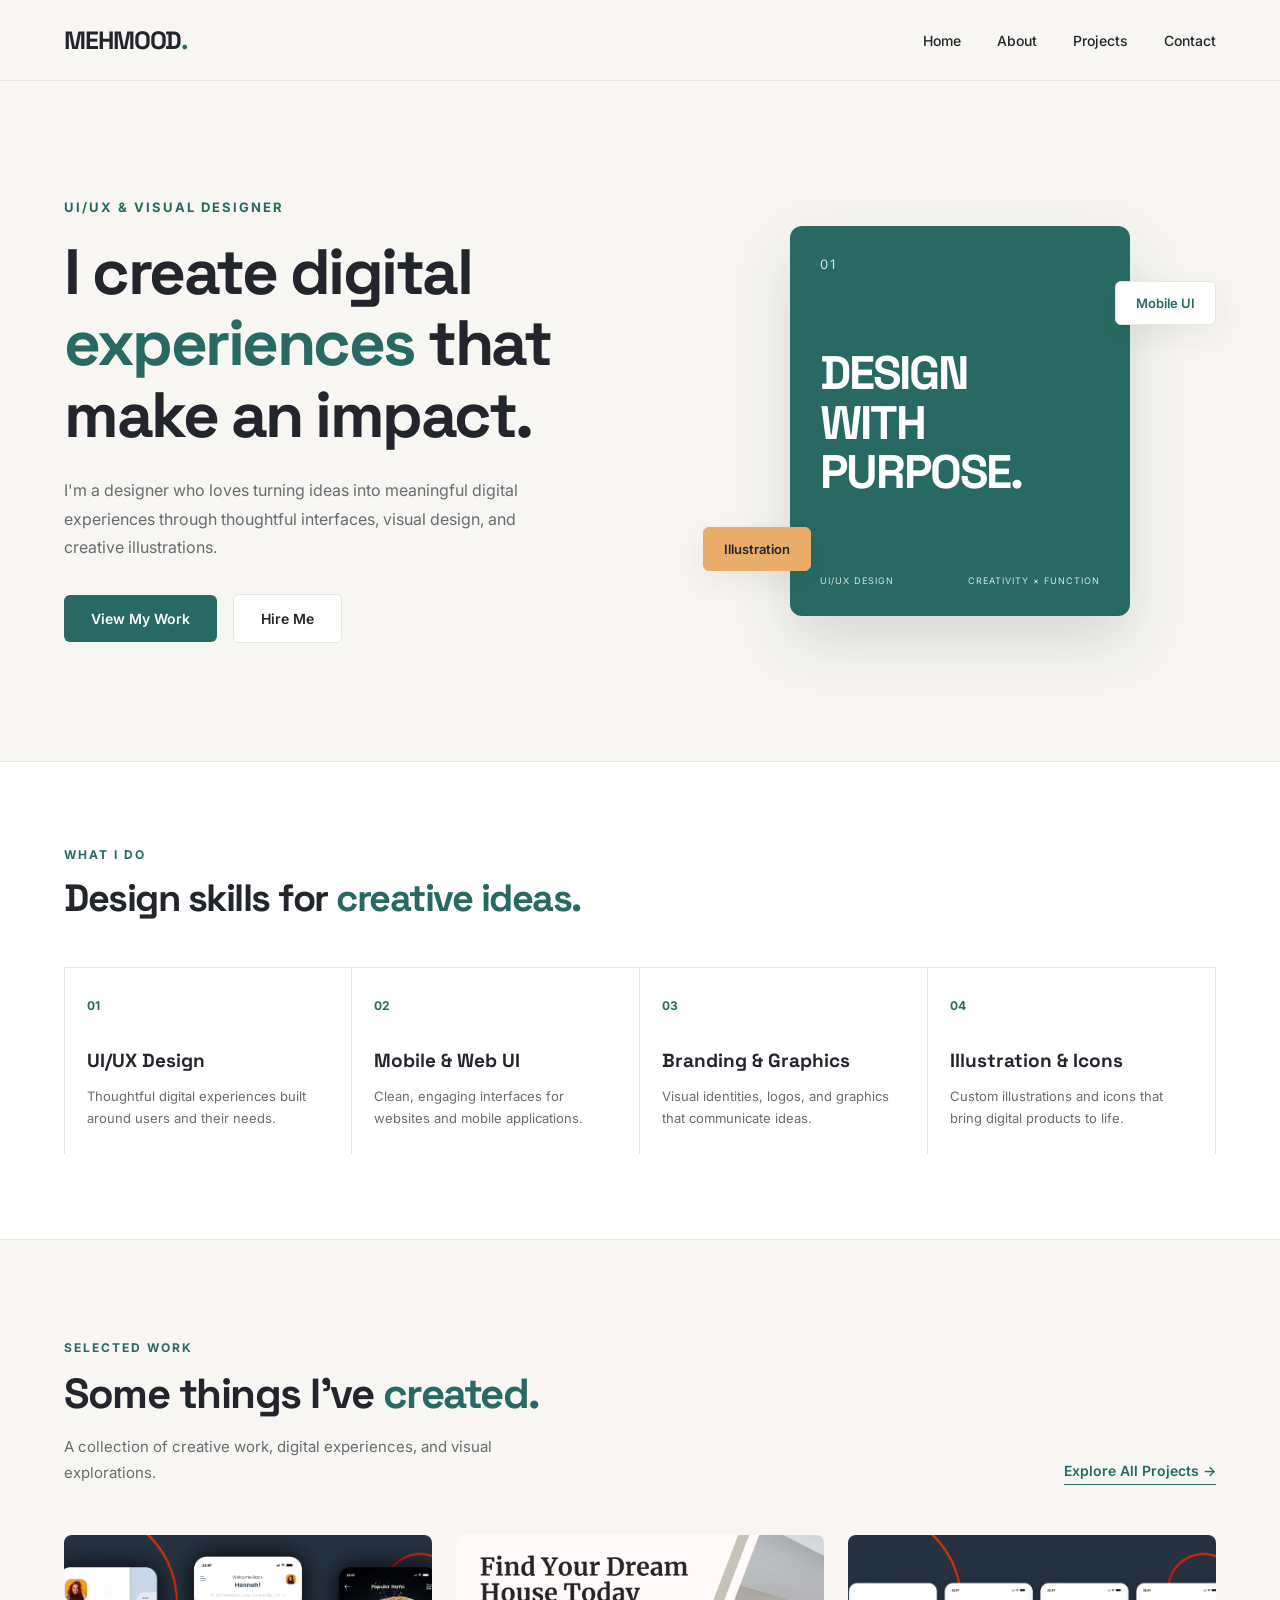
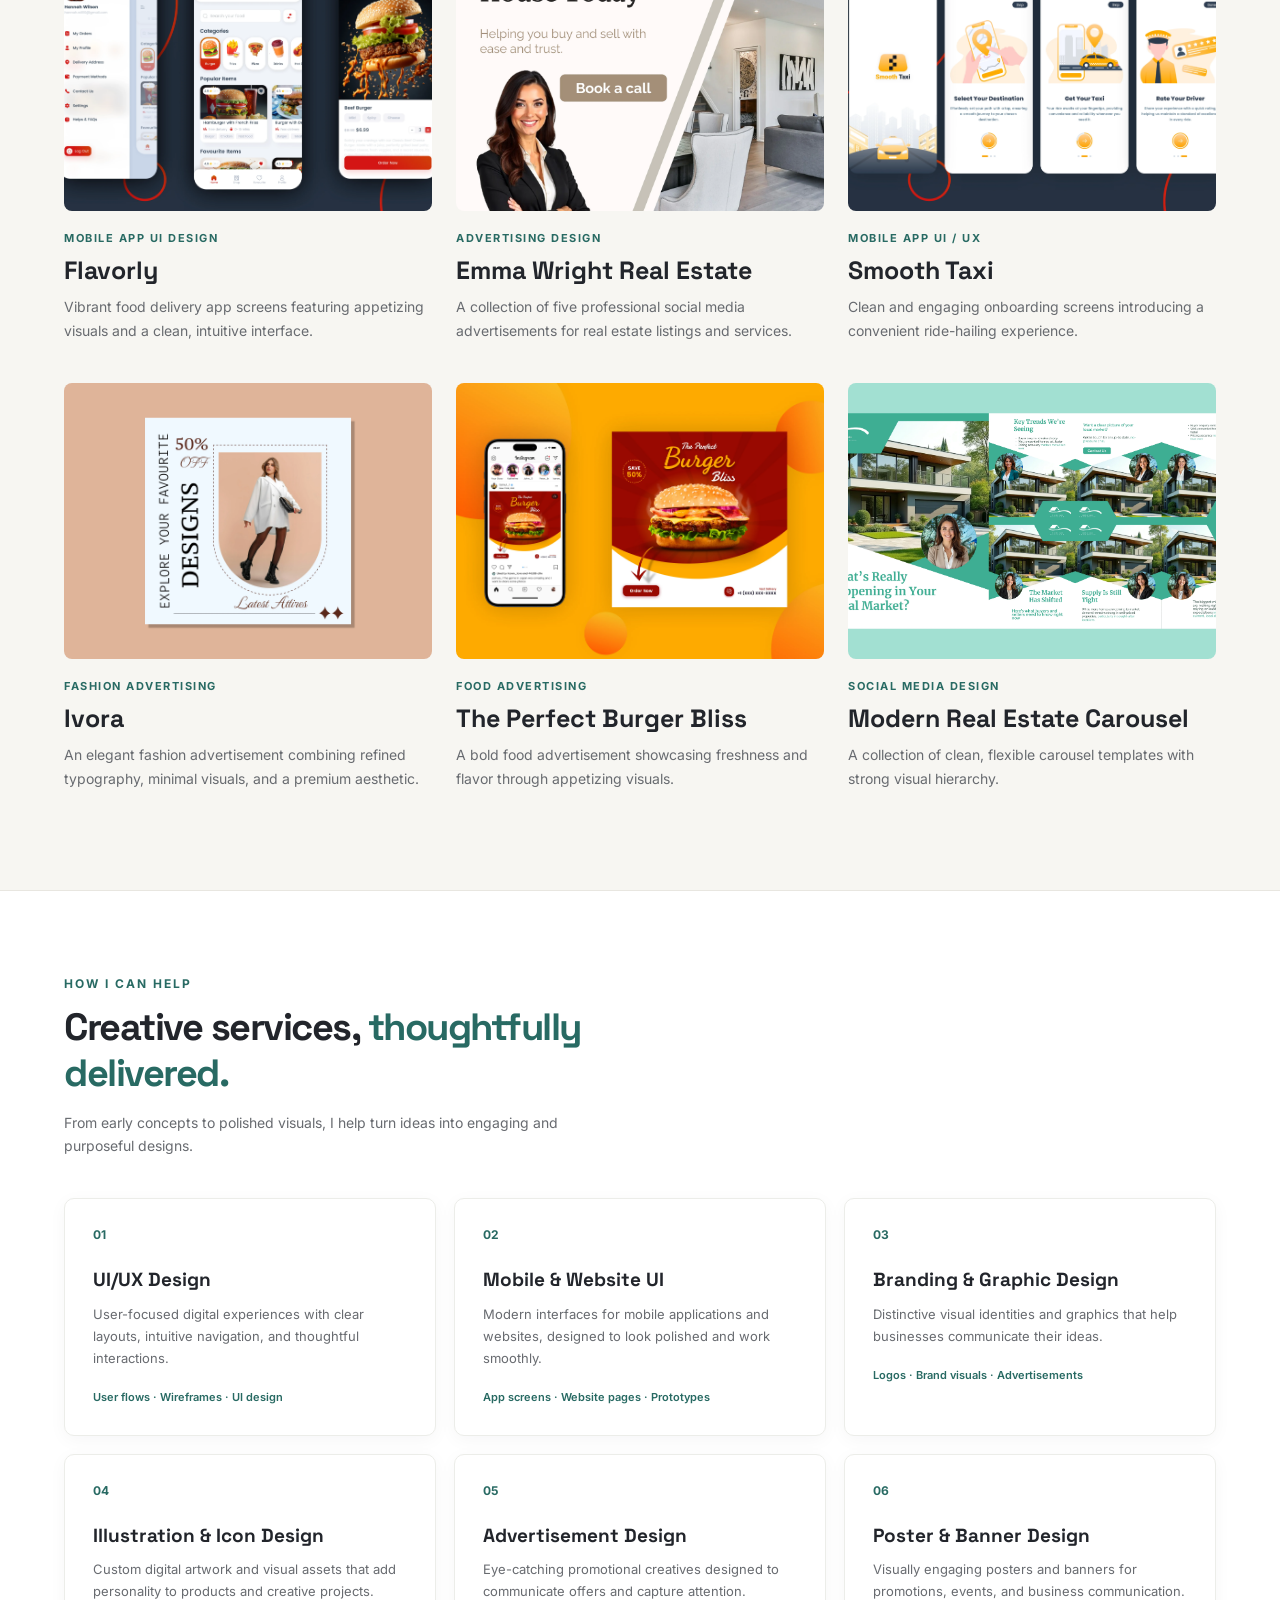
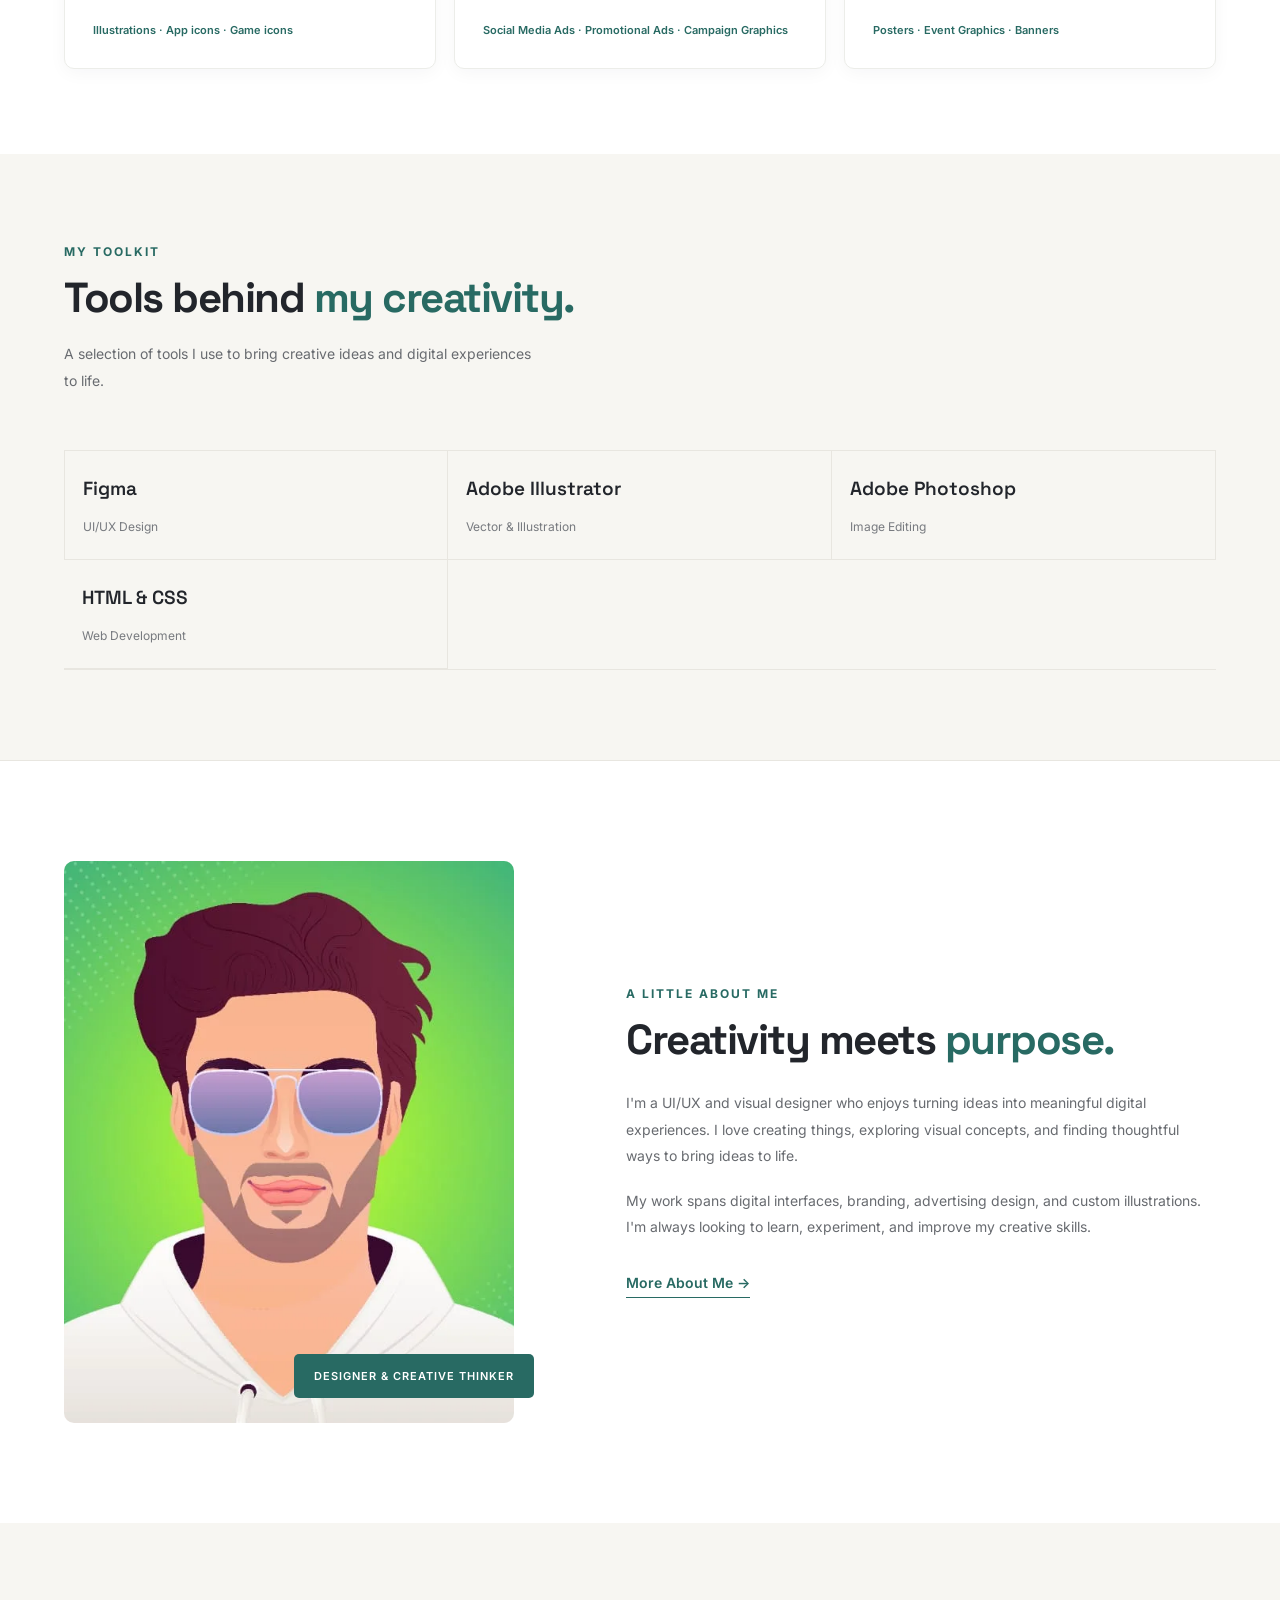
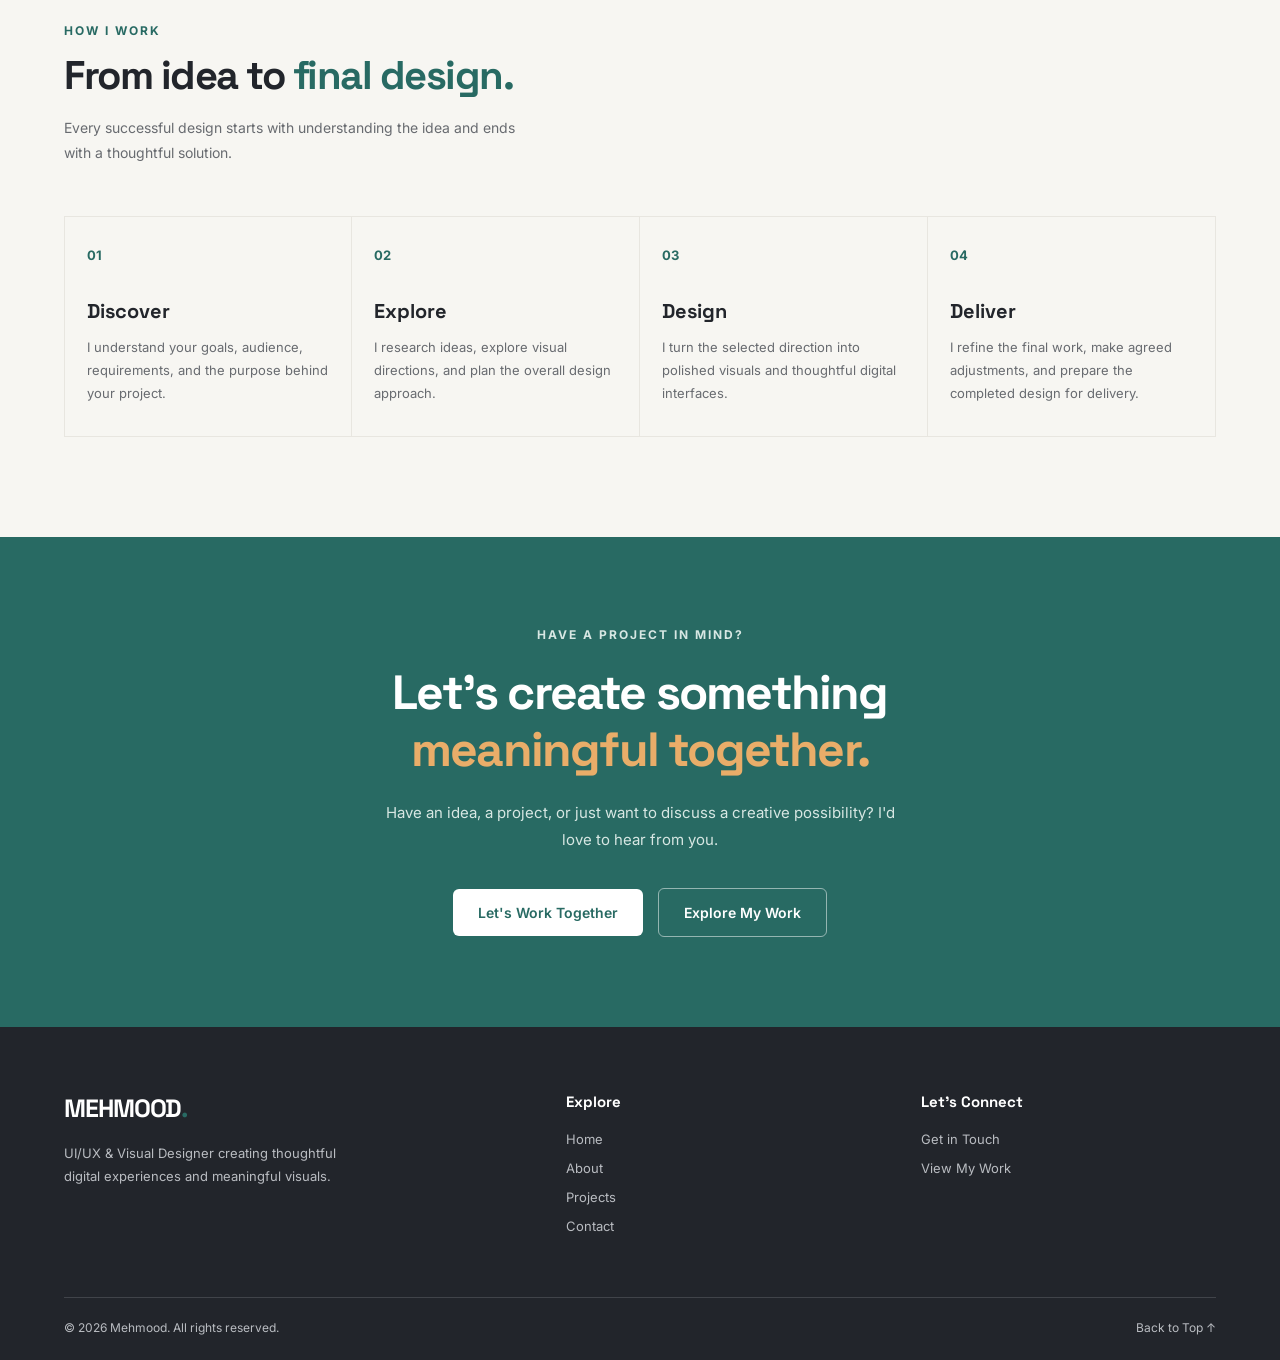
==== commit 798e4f1f: "Update portfolio favicon" ====
--- a/index.html
+++ b/index.html
@@ -18,7 +18,7 @@
     <meta property="og:image" content="images/profile/profile.webp">
 
     <!-- FAVICON -->
-    <link rel="icon" type="image/png" href="images/favicon.png">
+    <link rel="icon" type="image/jpeg" href="images/favicon3.jpg">
 
     <!-- GOOGLE FONTS -->
     <link rel="preconnect" href="https://fonts.googleapis.com">
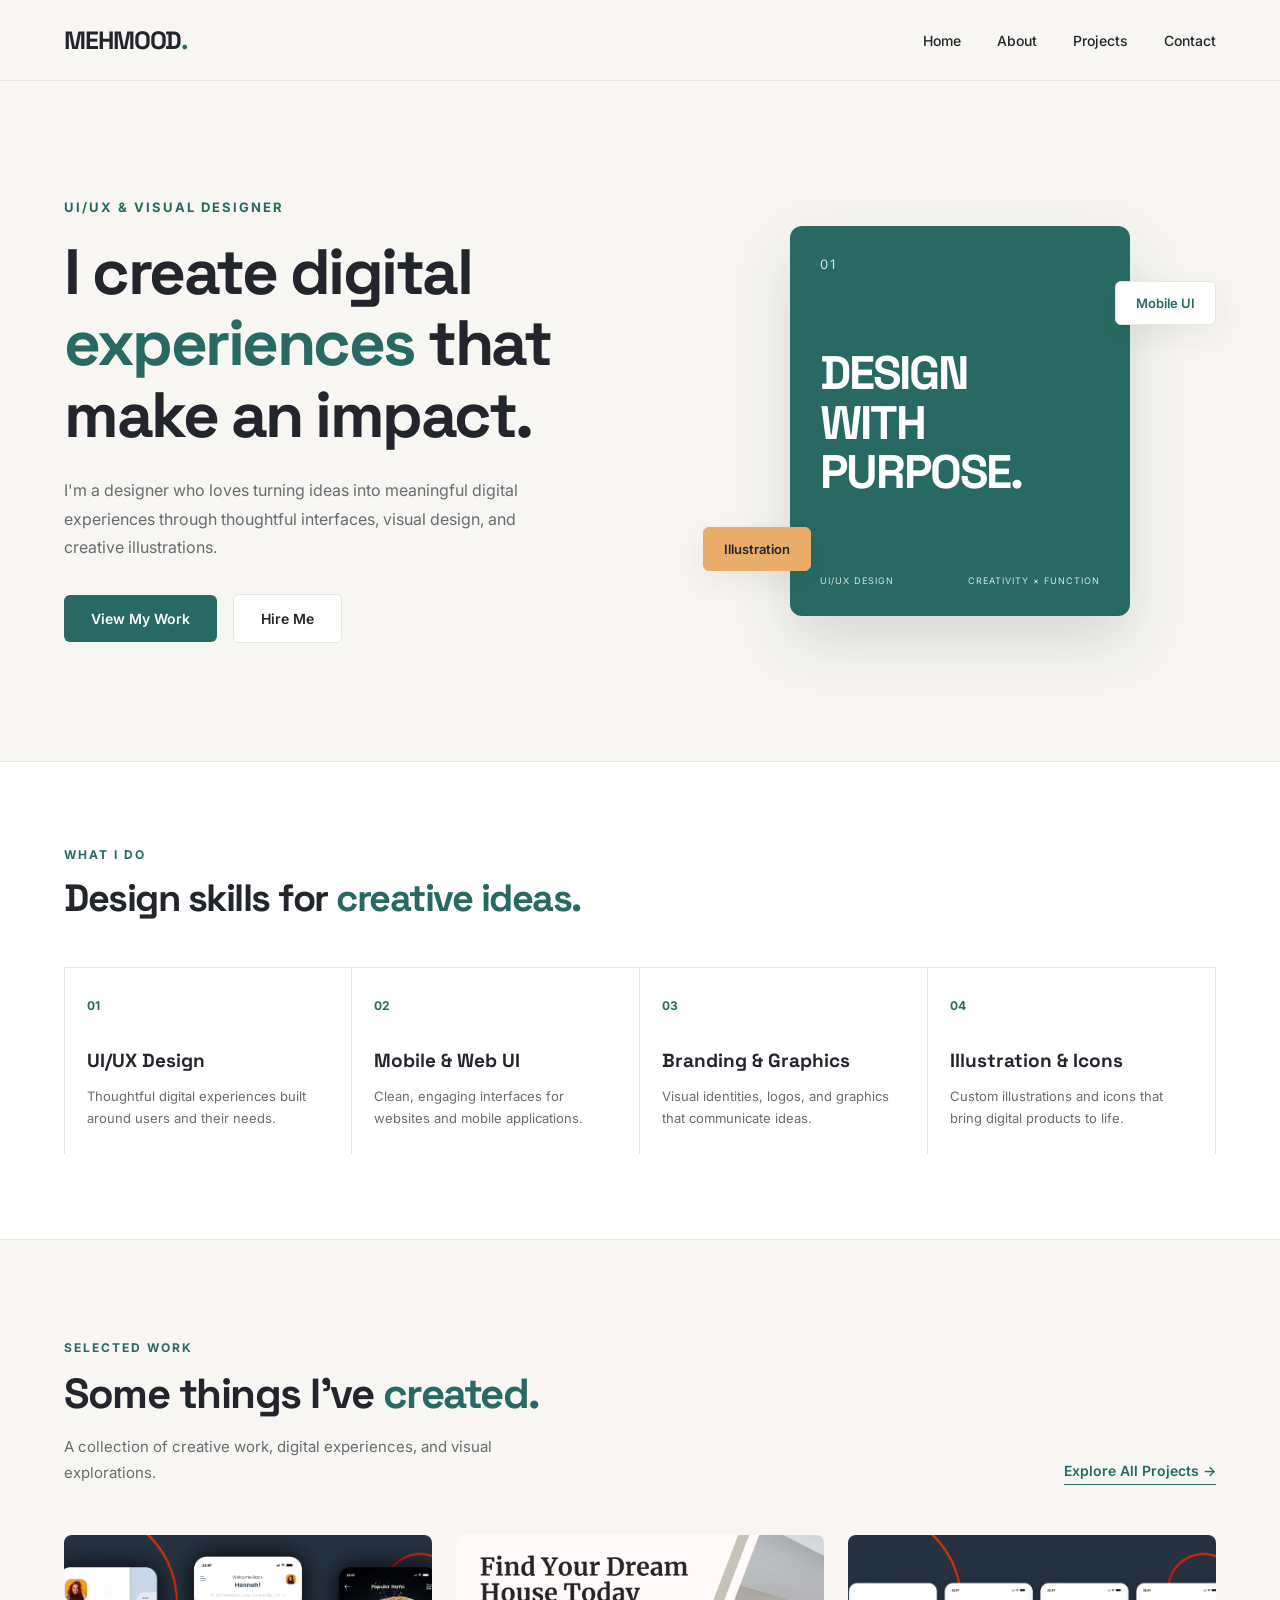
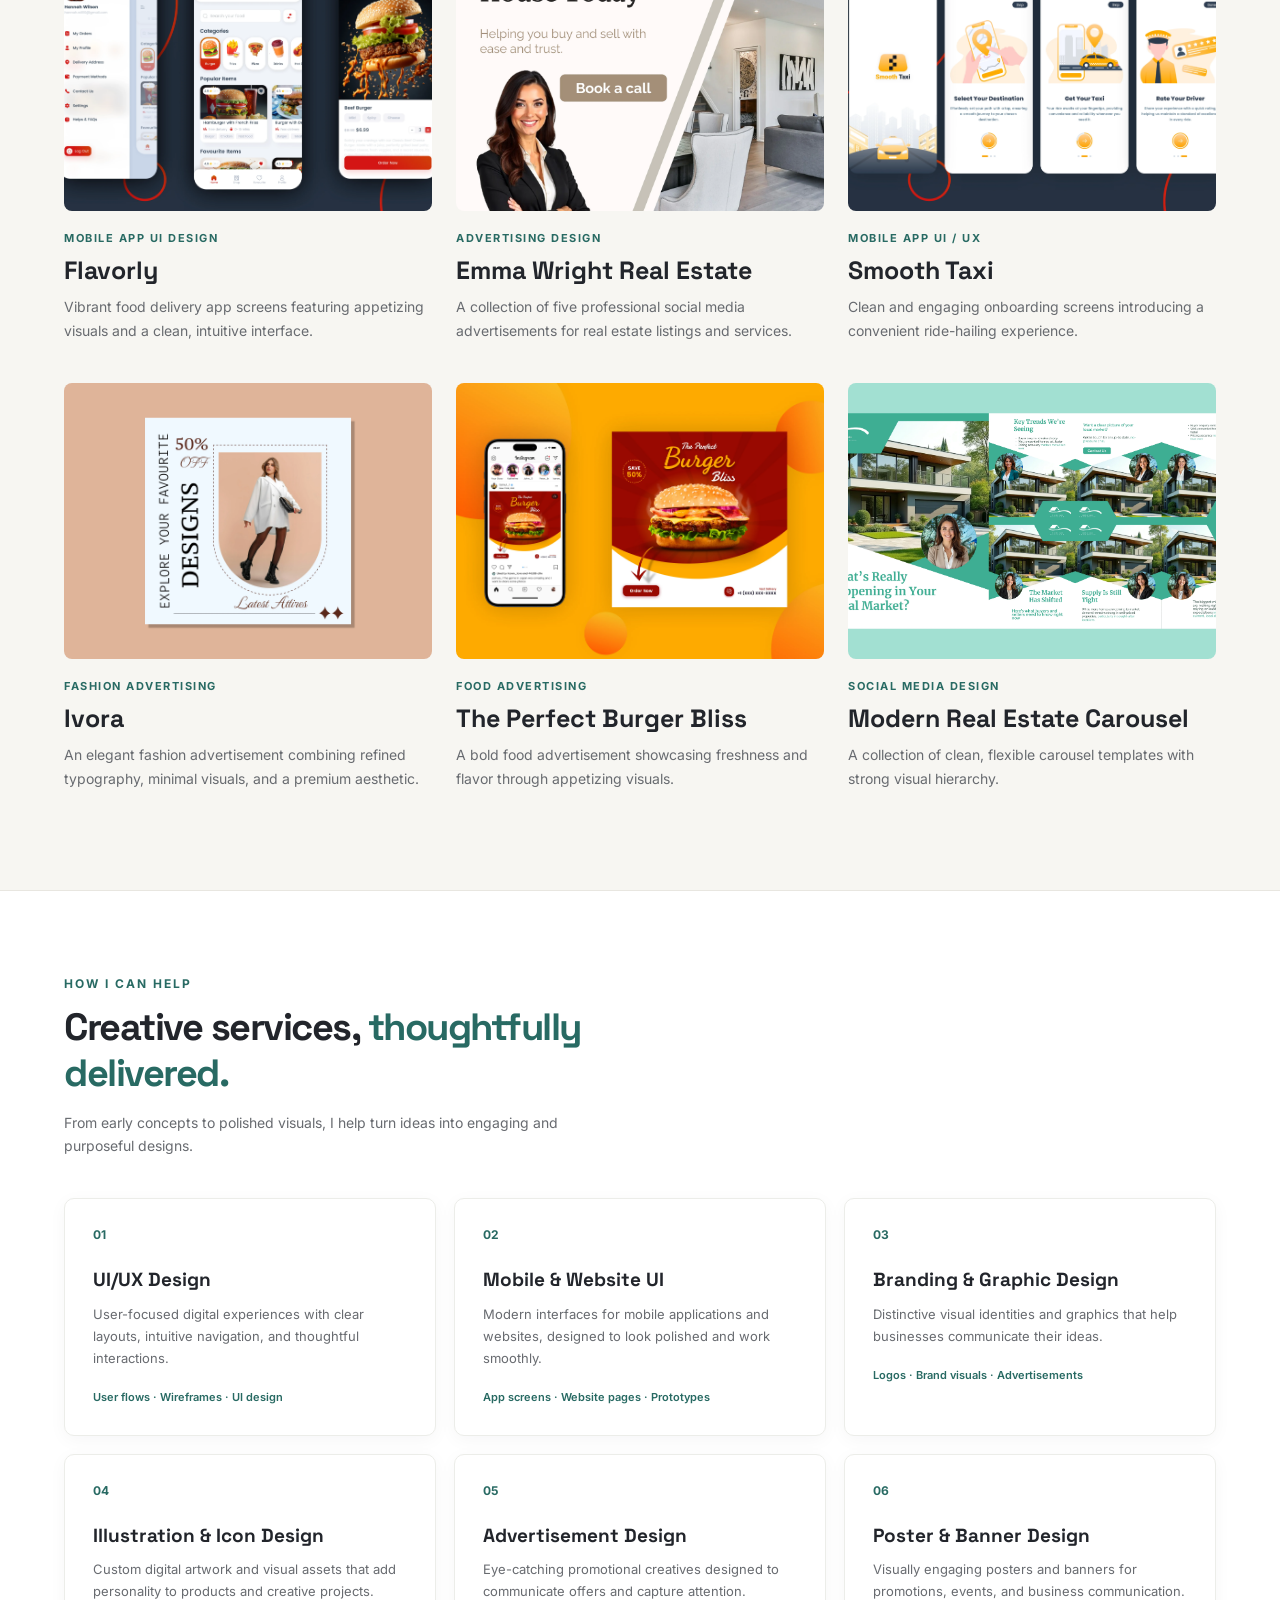
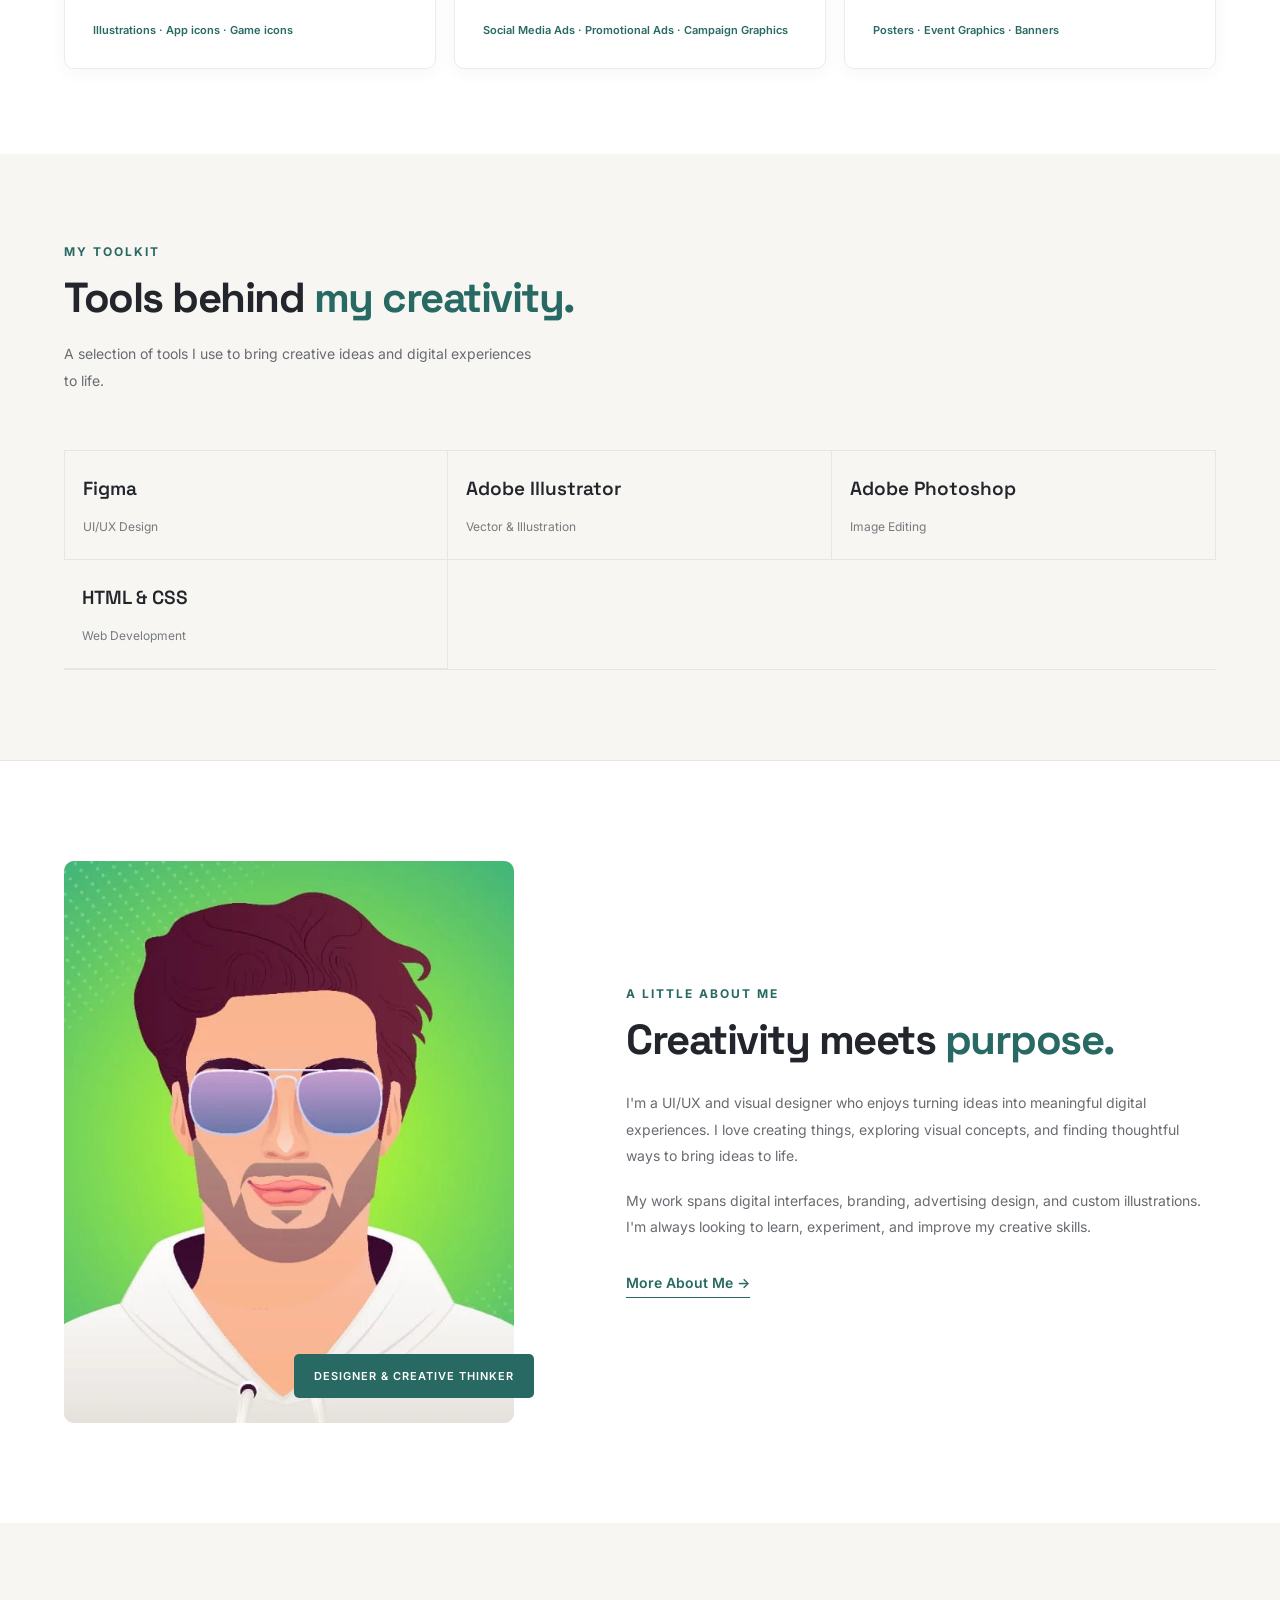
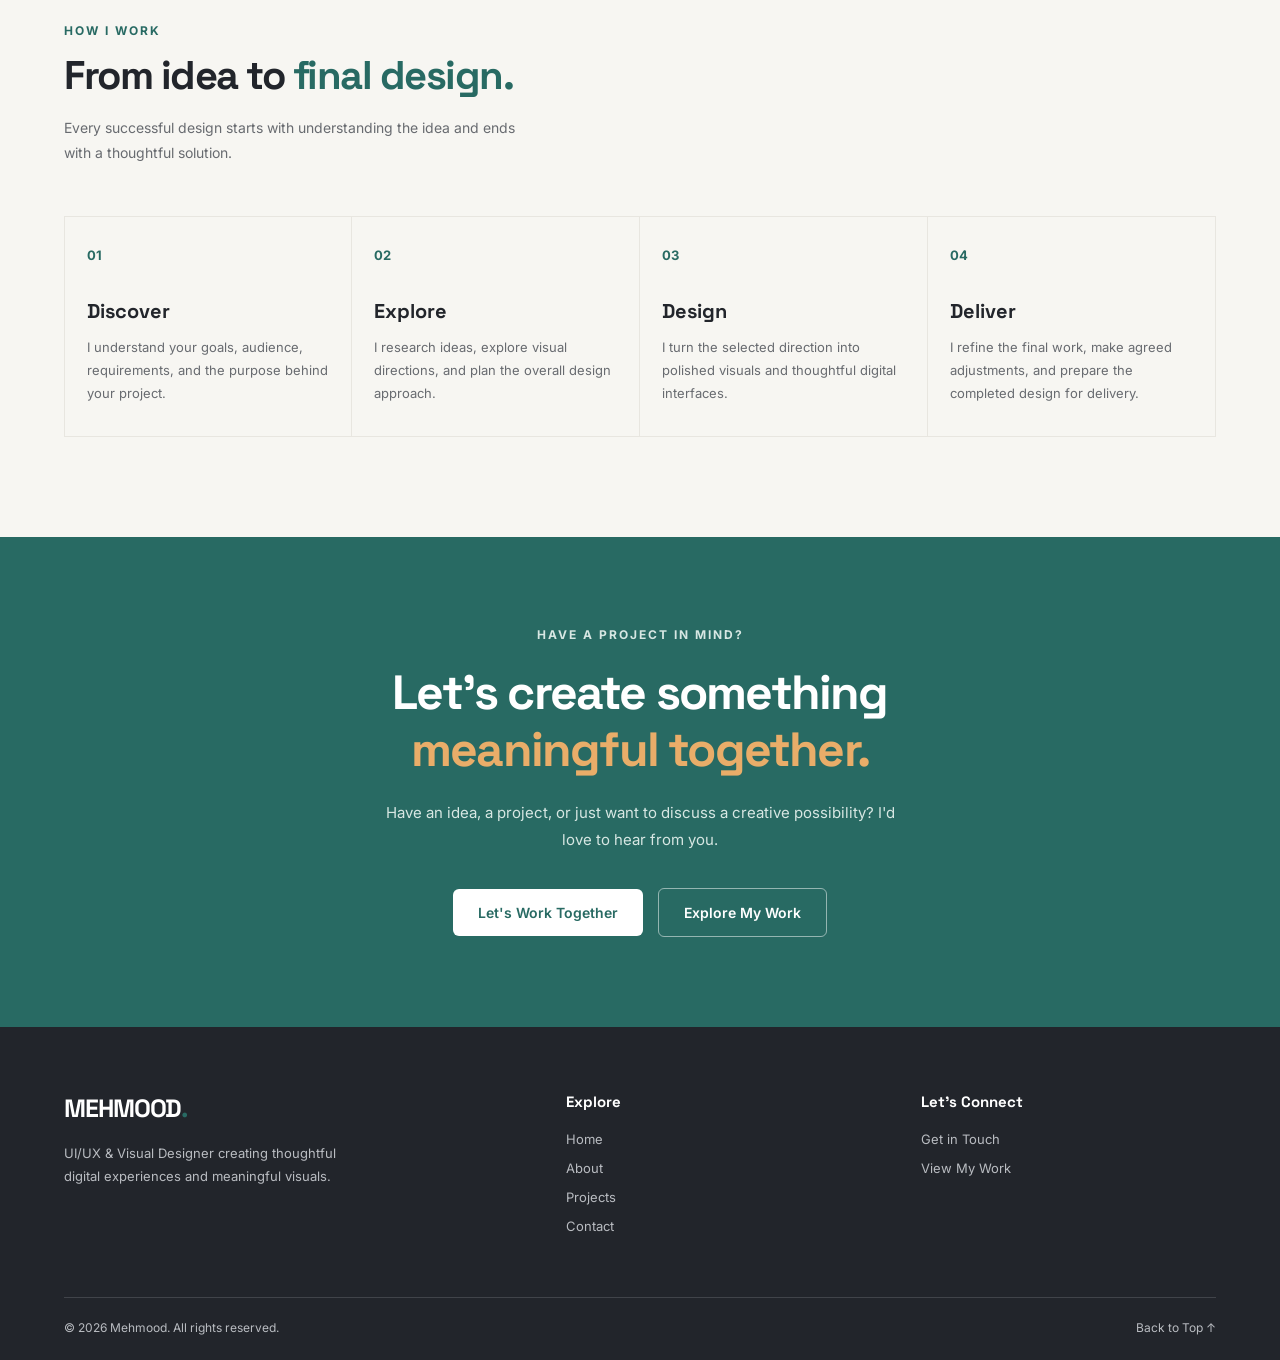
==== commit 388ca091: "Update portfolio favicon" ====
--- a/index.html
+++ b/index.html
@@ -18,7 +18,7 @@
     <meta property="og:image" content="images/profile/profile.webp">
 
     <!-- FAVICON -->
-    <link rel="icon" type="image/jpeg" href="images/favicon3.jpg">
+    <link rel="icon" type="image/jpeg" href="images/favicon.jpg">
 
     <!-- GOOGLE FONTS -->
     <link rel="preconnect" href="https://fonts.googleapis.com">
